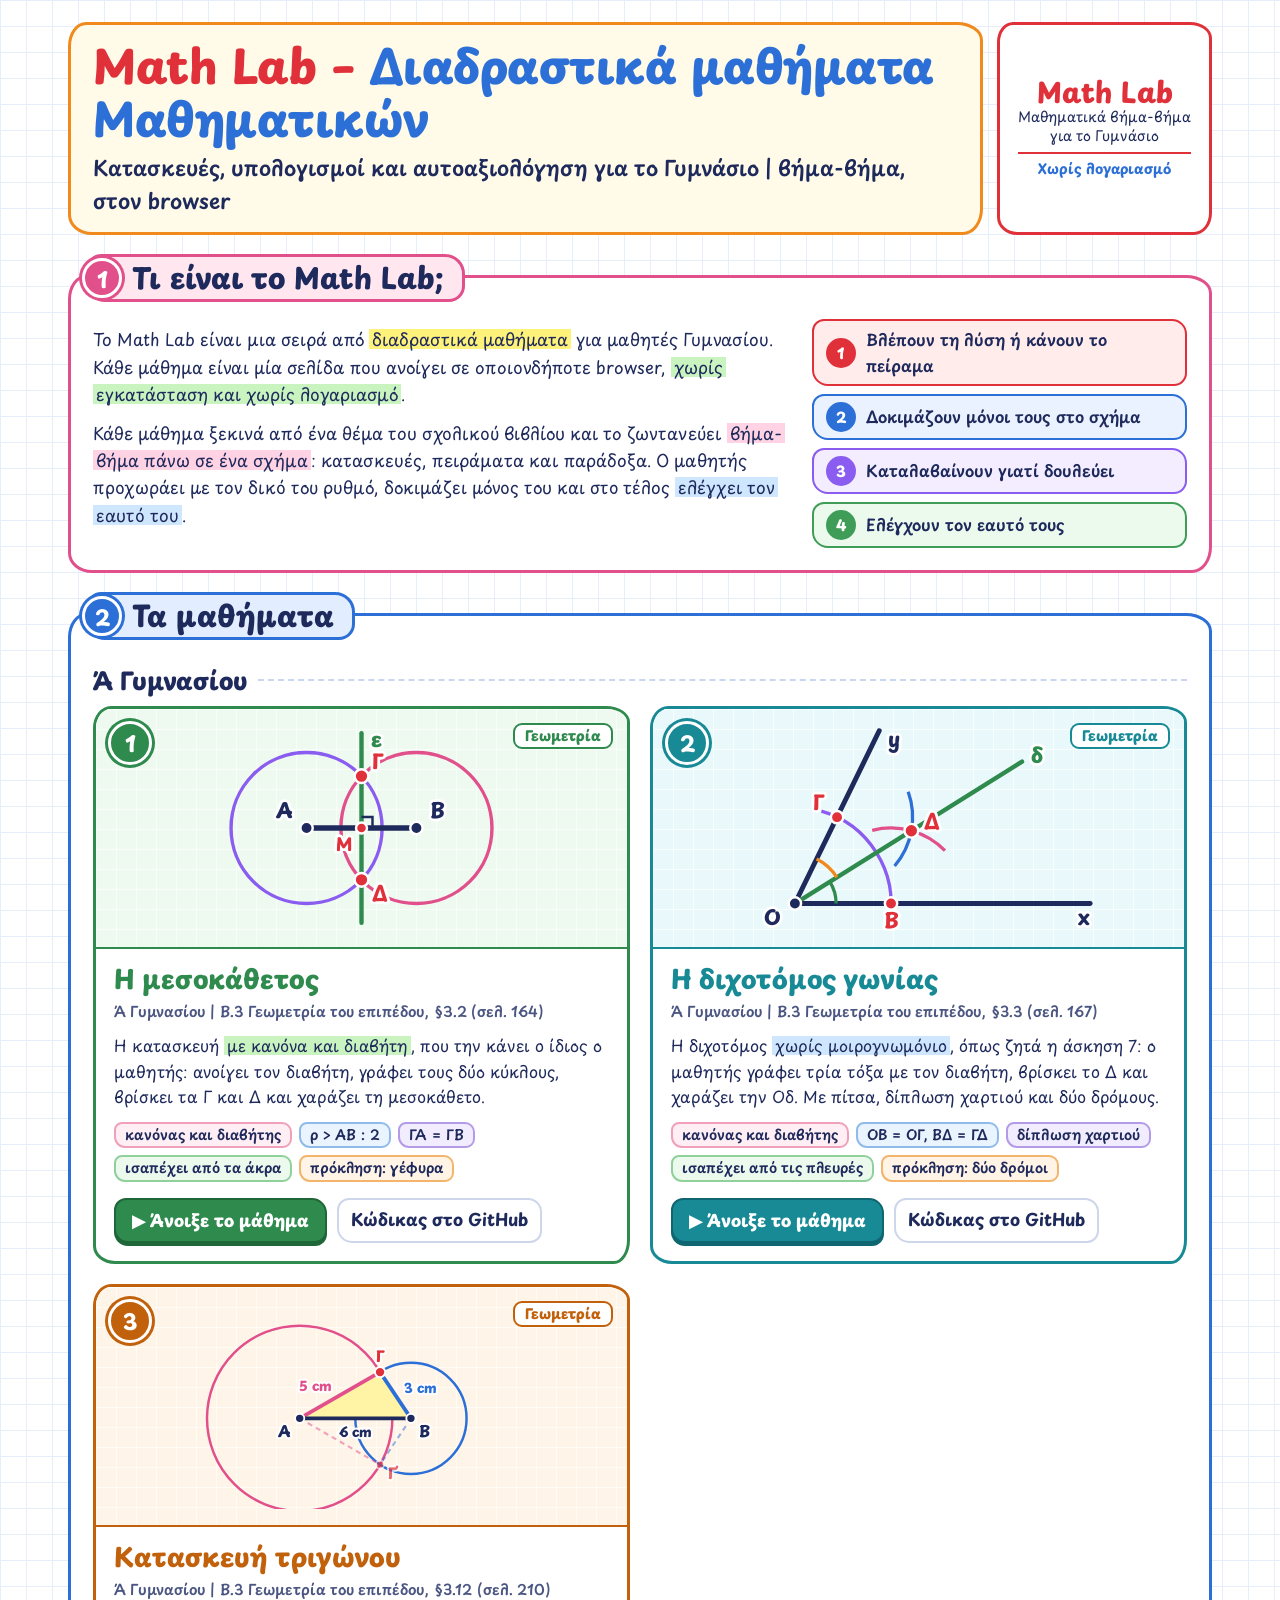
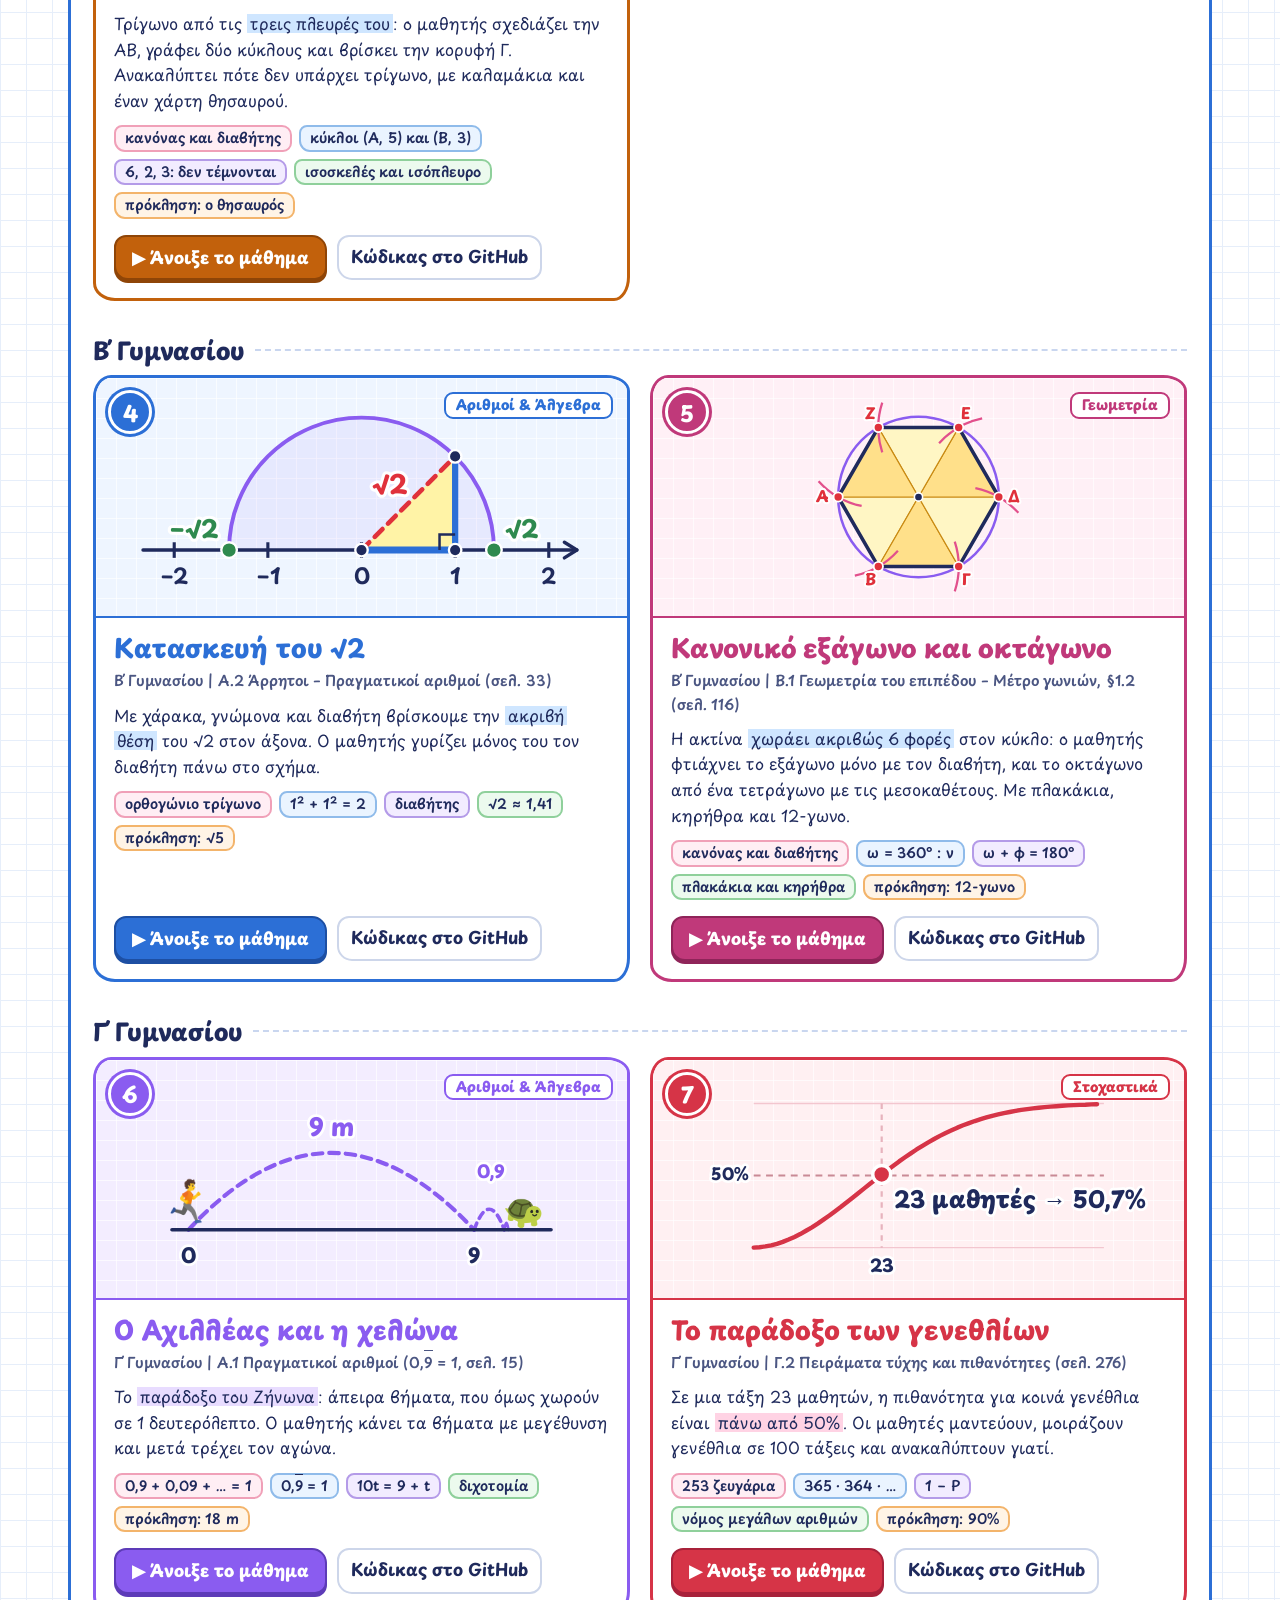
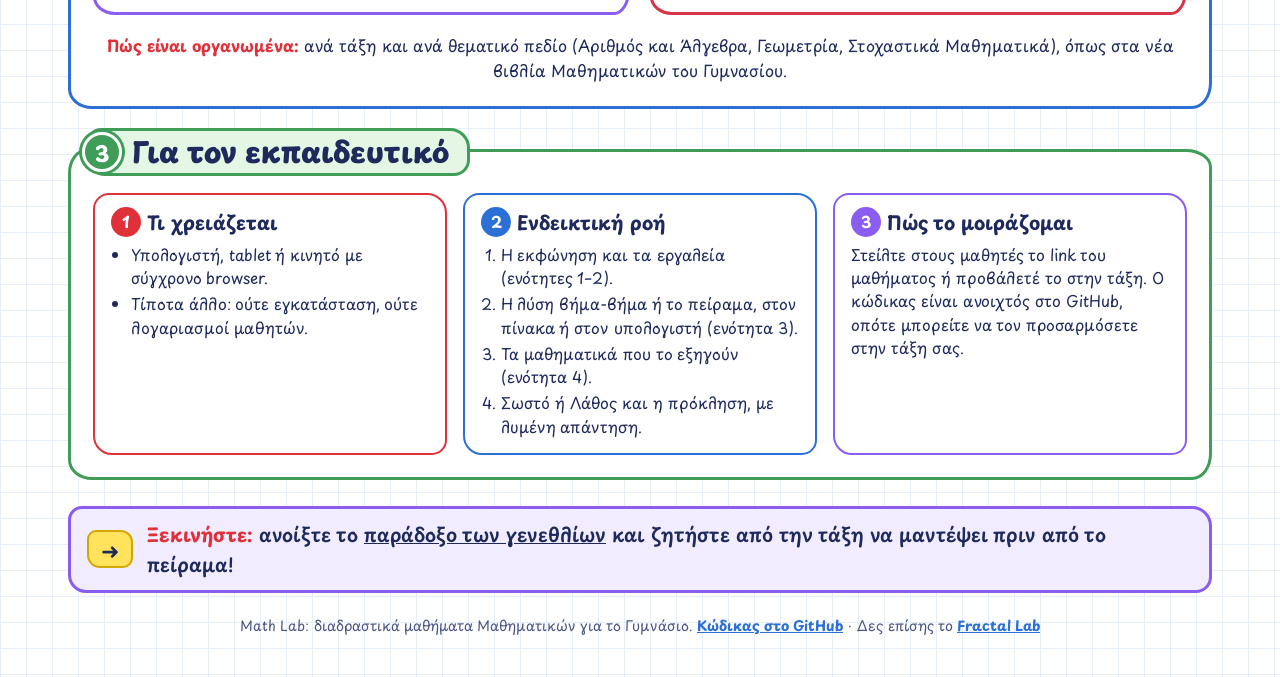
==== index.html @ 0ac0da3c "Add the triangle construction (Α΄) and regular hexagon/octagon (Β΄) lessons Triangle from three side" ====
<!doctype html>
<html lang="el"><head><meta charset="utf-8"/><meta name="viewport" content="width=device-width, initial-scale=1"/><title>Math Lab · Διαδραστικά μαθήματα Μαθηματικών</title>
<meta name="description" content="Διαδραστικά μαθήματα Μαθηματικών για το Γυμνάσιο: κατασκευές και υπολογισμοί βήμα-βήμα στον browser, χωρίς εγκατάσταση και χωρίς λογαριασμό.">
<link rel="preconnect" href="https://fonts.googleapis.com"><link rel="preconnect" href="https://fonts.gstatic.com" crossorigin>
<link href="https://fonts.googleapis.com/css2?family=Playpen+Sans:wght@400..800&display=swap" rel="stylesheet">
<link rel="stylesheet" href="assets/style.css">
</head>
<body><main class="sheet">

<header class="sheet-head">
  <div class="title-card">
    <h1><span class="t1">Math Lab –</span> <span class="t2">Διαδραστικά μαθήματα Μαθηματικών</span></h1>
    <p>Κατασκευές, υπολογισμοί και αυτοαξιολόγηση για το Γυμνάσιο | βήμα-βήμα, στον browser</p>
  </div>
  <aside class="brand-card" aria-label="Math Lab">
    <strong>Math Lab</strong>
    <span>Μαθηματικά βήμα-βήμα<br>για το Γυμνάσιο</span>
    <em>Χωρίς λογαριασμό</em>
  </aside>
</header>

<section class="block b-pink" aria-labelledby="s1">
  <div class="tab"><span class="num">1</span><h2 id="s1">Τι είναι το Math Lab;</h2></div>
  <div class="about">
    <div>
      <p>Το Math Lab είναι μια σειρά από <span class="hl y">διαδραστικά μαθήματα</span> για μαθητές Γυμνασίου. Κάθε μάθημα είναι μία σελίδα που ανοίγει σε οποιονδήποτε browser, <span class="hl g">χωρίς εγκατάσταση και χωρίς λογαριασμό</span>.</p>
      <p>Κάθε μάθημα ξεκινά από ένα θέμα του σχολικού βιβλίου και το ζωντανεύει <span class="hl p">βήμα-βήμα πάνω σε ένα σχήμα</span>: κατασκευές, πειράματα και παράδοξα. Ο μαθητής προχωράει με τον δικό του ρυθμό, δοκιμάζει μόνος του και στο τέλος <span class="hl b">ελέγχει τον εαυτό του</span>.</p>
    </div>
    <ul class="pillars" aria-label="Τι κάνουν οι μαθητές σε κάθε μάθημα">
      <li class="p1"><span>1</span>Βλέπουν τη λύση ή κάνουν το πείραμα</li>
      <li class="p2"><span>2</span>Δοκιμάζουν μόνοι τους στο σχήμα</li>
      <li class="p3"><span>3</span>Καταλαβαίνουν γιατί δουλεύει</li>
      <li class="p4"><span>4</span>Ελέγχουν τον εαυτό τους</li>
    </ul>
  </div>
</section>

<section class="block b-blue" aria-labelledby="s2">
  <div class="tab"><span class="num">2</span><h2 id="s2">Τα μαθήματα</h2></div>
<!-- LESSONS:START -->
  <h3 class="class-group">Α΄ Γυμνασίου</h3>
  <div class="labs">
    <article class="lab" style="--lc:#2f8a4e;--ld:#1f6638;--lb:#eefaf0">
      <div class="lab-art"><span class="badge">1</span><span class="dim">Γεωμετρία</span>
        <svg viewBox="0 0 300 150" role="img" aria-label="Η μεσοκάθετος του τμήματος ΑΒ: δύο κύκλοι με ίδια ακτίνα τέμνονται στα Γ και Δ, και η ευθεία ΓΔ κόβει κάθετα το ΑΒ στο μέσο του.">
          <circle cx="110" cy="75" r="55" fill="none" stroke="#8a5cf0" stroke-width="2.5"/>
          <circle cx="190" cy="75" r="55" fill="none" stroke="#e2508c" stroke-width="2.5"/>
          <line x1="150" y1="6" x2="150" y2="144" stroke="#2f8a4e" stroke-width="3.2" stroke-linecap="round"/>
          <line x1="110" y1="75" x2="190" y2="75" stroke="#1f2a5c" stroke-width="4" stroke-linecap="round"/>
          <path d="M150 67H158V75" fill="none" stroke="#1f2a5c" stroke-width="1.8"/>
          <g fill="#1f2a5c" stroke="#fff" stroke-width="1.8"><circle cx="110" cy="75" r="4.5"/><circle cx="190" cy="75" r="4.5"/></g>
          <g fill="#e0313b" stroke="#fff" stroke-width="1.8"><circle cx="150" cy="37.25" r="5"/><circle cx="150" cy="112.75" r="5"/><circle cx="150" cy="75" r="4"/></g>
          <g font-weight="800" font-size="15" stroke="#fff" stroke-width="4" stroke-linejoin="round" paint-order="stroke">
            <text x="100" y="68" text-anchor="end" fill="#1f2a5c">Α</text><text x="200" y="68" fill="#1f2a5c">Β</text>
            <text x="158" y="32" fill="#e0313b">Γ</text><text x="158" y="128" fill="#e0313b">Δ</text>
            <text x="143" y="92" text-anchor="end" fill="#e0313b" font-size="13">Μ</text><text x="157" y="16" fill="#2f8a4e">ε</text>
          </g>
        </svg>
      </div>
      <div class="lab-body">
        <h3>Η μεσοκάθετος</h3>
        <p class="meta">Α΄ Γυμνασίου | Β.3 Γεωμετρία του επιπέδου, §3.2 (σελ. 164)</p>
        <p>Η κατασκευή <span class="hl g">με κανόνα και διαβήτη</span>, που την κάνει ο ίδιος ο μαθητής: ανοίγει τον διαβήτη, γράφει τους δύο κύκλους, βρίσκει τα Γ και Δ και χαράζει τη μεσοκάθετο.</p>
        <div class="tags"><span class="t1">κανόνας και διαβήτης</span><span class="t2">ρ &gt; ΑΒ : 2</span><span class="t3">ΓΑ = ΓΒ</span><span class="t4">ισαπέχει από τα άκρα</span><span class="t5">πρόκληση: γέφυρα</span></div>
        <div class="lab-actions"><a class="open" href="perpendicular-bisector/">▶ Άνοιξε το μάθημα</a><a class="src" href="https://github.com/izzydi/math-lab/tree/main/perpendicular-bisector">Κώδικας στο GitHub</a></div>
      </div>
    </article>
    <article class="lab" style="--lc:#178a96;--ld:#0f6670;--lb:#e9f8fa">
      <div class="lab-art"><span class="badge">2</span><span class="dim">Γεωμετρία</span>
        <svg viewBox="0 0 300 150" role="img" aria-label="Η διχοτόμος μιας γωνίας: ένα τόξο από την κορυφή κόβει τις πλευρές στα Β και Γ, δύο τόξα από τα Β και Γ τέμνονται στο Δ, και η ΟΔ χωρίζει τη γωνία σε δύο ίσες γωνίες.">
          <path d="M128.9 142.2A70 70 0 0 0 79.3 62.7" fill="none" stroke="#8a5cf0" stroke-width="2.4"/>
          <path d="M169.3 91.5A55 55 0 0 0 116.3 76.7" fill="none" stroke="#e2508c" stroke-width="2.4"/>
          <path d="M132.6 102.7A55 55 0 0 0 142.5 48.6" fill="none" stroke="#2c6fd6" stroke-width="2.4"/>
          <line x1="60" y1="130" x2="225.4" y2="26.7" stroke="#2f8a4e" stroke-width="3.2" stroke-linecap="round"/>
          <line x1="60" y1="130" x2="275" y2="130" stroke="#1f2a5c" stroke-width="3.6" stroke-linecap="round"/>
          <line x1="60" y1="130" x2="121.4" y2="4.2" stroke="#1f2a5c" stroke-width="3.6" stroke-linecap="round"/>
          <path d="M90.0 130.0A30 30 0 0 0 85.4 114.1" fill="none" stroke="#2f8a4e" stroke-width="2.4"/>
          <path d="M90.5 110.9A36 36 0 0 0 75.8 97.6" fill="none" stroke="#f08a1c" stroke-width="2.4"/>
          <g fill="#e0313b" stroke="#fff" stroke-width="1.8"><circle cx="130" cy="130" r="4.5"/><circle cx="90.7" cy="67.1" r="4.5"/><circle cx="144.8" cy="77" r="5"/></g>
          <circle cx="60" cy="130" r="4.5" fill="#1f2a5c" stroke="#fff" stroke-width="1.8"/>
          <g font-weight="800" font-size="15" stroke="#fff" stroke-width="4" stroke-linejoin="round" paint-order="stroke">
            <text x="50" y="146" text-anchor="end" fill="#1f2a5c">Ο</text><text x="130" y="148" text-anchor="middle" fill="#e0313b">Β</text>
            <text x="82" y="62" text-anchor="end" fill="#e0313b">Γ</text><text x="154" y="76" fill="#e0313b">Δ</text>
            <text x="232" y="28" fill="#2f8a4e">δ</text><text x="275" y="146" text-anchor="end" fill="#1f2a5c">x</text><text x="128" y="16" fill="#1f2a5c">y</text>
          </g>
        </svg>
      </div>
      <div class="lab-body">
        <h3>Η διχοτόμος γωνίας</h3>
        <p class="meta">Α΄ Γυμνασίου | Β.3 Γεωμετρία του επιπέδου, §3.3 (σελ. 167)</p>
        <p>Η διχοτόμος <span class="hl b">χωρίς μοιρογνωμόνιο</span>, όπως ζητά η άσκηση 7: ο μαθητής γράφει τρία τόξα με τον διαβήτη, βρίσκει το Δ και χαράζει την Οδ. Με πίτσα, δίπλωση χαρτιού και δύο δρόμους.</p>
        <div class="tags"><span class="t1">κανόνας και διαβήτης</span><span class="t2">ΟΒ = ΟΓ, ΒΔ = ΓΔ</span><span class="t3">δίπλωση χαρτιού</span><span class="t4">ισαπέχει από τις πλευρές</span><span class="t5">πρόκληση: δύο δρόμοι</span></div>
        <div class="lab-actions"><a class="open" href="angle-bisector/">▶ Άνοιξε το μάθημα</a><a class="src" href="https://github.com/izzydi/math-lab/tree/main/angle-bisector">Κώδικας στο GitHub</a></div>
      </div>
    </article>
    <article class="lab" style="--lc:#c2610c;--ld:#8f4507;--lb:#fff4e8">
      <div class="lab-art"><span class="badge">3</span><span class="dim">Γεωμετρία</span>
        <svg viewBox="0 0 300 200" role="img" aria-label="Κατασκευή τριγώνου: η πλευρά ΑΒ, ο κύκλος με κέντρο Α και ο κύκλος με κέντρο Β τέμνονται στα Γ και Γ΄.">
          <circle cx="90" cy="112" r="90" fill="none" stroke="#e2508c" stroke-width="2.4"/>
          <circle cx="198" cy="112" r="54" fill="none" stroke="#2c6fd6" stroke-width="2.4"/>
          <polygon points="90,112 198,112 168,67.1" fill="#fff3a6"/>
          <line x1="90" y1="112" x2="168" y2="156.9" stroke="#e2508c" stroke-width="2" stroke-dasharray="5 4" opacity="0.5"/>
          <line x1="198" y1="112" x2="168" y2="156.9" stroke="#2c6fd6" stroke-width="2" stroke-dasharray="5 4" opacity="0.5"/>
          <line x1="90" y1="112" x2="168" y2="67.1" stroke="#e2508c" stroke-width="3.6" stroke-linecap="round"/>
          <line x1="198" y1="112" x2="168" y2="67.1" stroke="#2c6fd6" stroke-width="3.6" stroke-linecap="round"/>
          <line x1="90" y1="112" x2="198" y2="112" stroke="#1f2a5c" stroke-width="3.8" stroke-linecap="round"/>
          <g fill="#1f2a5c" stroke="#fff" stroke-width="1.8"><circle cx="90" cy="112" r="4.5"/><circle cx="198" cy="112" r="4.5"/></g>
          <g fill="#e0313b" stroke="#fff" stroke-width="1.8"><circle cx="168" cy="67.1" r="5"/><circle cx="168" cy="156.9" r="4" opacity="0.6"/></g>
          <g font-weight="800" font-size="15" stroke="#fff" stroke-width="4" stroke-linejoin="round" paint-order="stroke">
            <text x="82" y="130" text-anchor="end" fill="#1f2a5c">Α</text><text x="206" y="130" fill="#1f2a5c">Β</text>
            <text x="168" y="57.1" text-anchor="middle" fill="#e0313b">Γ</text><text x="176" y="170.9" fill="#e0313b" opacity="0.7">Γ΄</text>
            <text x="121" y="85.6" text-anchor="end" font-size="13" fill="#e2508c">5 cm</text>
            <text x="191" y="87.6" font-size="13" fill="#2c6fd6">3 cm</text>
            <text x="144" y="130" text-anchor="middle" font-size="13" fill="#1f2a5c">6 cm</text>
          </g>
        </svg>
      </div>
      <div class="lab-body">
        <h3>Κατασκευή τριγώνου</h3>
        <p class="meta">Α΄ Γυμνασίου | Β.3 Γεωμετρία του επιπέδου, §3.12 (σελ. 210)</p>
        <p>Τρίγωνο από τις <span class="hl b">τρεις πλευρές του</span>: ο μαθητής σχεδιάζει την ΑΒ, γράφει δύο κύκλους και βρίσκει την κορυφή Γ. Ανακαλύπτει πότε δεν υπάρχει τρίγωνο, με καλαμάκια και έναν χάρτη θησαυρού.</p>
        <div class="tags"><span class="t1">κανόνας και διαβήτης</span><span class="t2">κύκλοι (Α, 5) και (Β, 3)</span><span class="t3">6, 2, 3: δεν τέμνονται</span><span class="t4">ισοσκελές και ισόπλευρο</span><span class="t5">πρόκληση: ο θησαυρός</span></div>
        <div class="lab-actions"><a class="open" href="triangle/">▶ Άνοιξε το μάθημα</a><a class="src" href="https://github.com/izzydi/math-lab/tree/main/triangle">Κώδικας στο GitHub</a></div>
      </div>
    </article>
  </div>
  <h3 class="class-group">Β΄ Γυμνασίου</h3>
  <div class="labs">
    <article class="lab" style="--lc:#2c6fd6;--ld:#1d4fa3;--lb:#eef5ff">
      <div class="lab-art"><span class="badge">4</span><span class="dim">Αριθμοί &amp; Άλγεβρα</span>
        <svg viewBox="-150 -100 300 132" role="img" aria-label="Κατασκευή του ρίζα 2: ορθογώνιο τρίγωνο πάνω στον άξονα και ημικύκλιο που τον τέμνει στα σημεία ρίζα 2 και μείον ρίζα 2.">
          <path d="M84.85 0A84.85 84.85 0 0 0 -84.85 0" fill="#8a5cf0" fill-opacity="0.08" stroke="#8a5cf0" stroke-width="2.5"/>
          <polygon points="0,0 60,0 60,-60" fill="#fff3a6"/>
          <line x1="-140" y1="0" x2="138" y2="0" stroke="#1f2a5c" stroke-width="2.2" stroke-linecap="round"/>
          <path d="M130 -5L138 0L130 5" fill="none" stroke="#1f2a5c" stroke-width="2.2" stroke-linecap="round" stroke-linejoin="round"/>
          <g stroke="#1f2a5c" stroke-width="2"><line x1="-120" y1="-5" x2="-120" y2="5"/><line x1="-60" y1="-5" x2="-60" y2="5"/><line x1="0" y1="-5" x2="0" y2="5"/><line x1="60" y1="-5" x2="60" y2="5"/><line x1="120" y1="-5" x2="120" y2="5"/></g>
          <g font-size="14" font-weight="700" fill="#1f2a5c" text-anchor="middle"><text x="-120" y="22">−2</text><text x="-60" y="22">−1</text><text x="0" y="22">0</text><text x="60" y="22">1</text><text x="120" y="22">2</text></g>
          <line x1="0" y1="0" x2="60" y2="0" stroke="#2c6fd6" stroke-width="4.5" stroke-linecap="round"/>
          <line x1="60" y1="0" x2="60" y2="-60" stroke="#2c6fd6" stroke-width="4" stroke-linecap="round"/>
          <path d="M50 0V-10H60" fill="none" stroke="#1f2a5c" stroke-width="1.6"/>
          <line x1="0" y1="0" x2="60" y2="-60" stroke="#e0313b" stroke-width="3" stroke-dasharray="7 5" stroke-linecap="round"/>
          <g fill="#1f2a5c" stroke="#fff" stroke-width="1.5"><circle cx="0" cy="0" r="4"/><circle cx="60" cy="0" r="4"/><circle cx="60" cy="-60" r="4"/></g>
          <g fill="#2f8a4e" stroke="#fff" stroke-width="1.5"><circle cx="84.85" cy="0" r="5"/><circle cx="-84.85" cy="0" r="5"/></g>
          <g font-weight="800" stroke="#fff" stroke-width="4" stroke-linejoin="round" paint-order="stroke">
            <text x="18" y="-36" font-size="17" fill="#e0313b" text-anchor="middle">√2</text>
            <text x="92" y="-8" font-size="16" fill="#2f8a4e">√2</text>
            <text x="-92" y="-8" font-size="16" fill="#2f8a4e" text-anchor="end">−√2</text>
          </g>
        </svg>
      </div>
      <div class="lab-body">
        <h3>Κατασκευή του √2</h3>
        <p class="meta">Β΄ Γυμνασίου | Α.2 Άρρητοι – Πραγματικοί αριθμοί (σελ. 33)</p>
        <p>Με χάρακα, γνώμονα και διαβήτη βρίσκουμε την <span class="hl b">ακριβή θέση</span> του √2 στον άξονα. Ο μαθητής γυρίζει μόνος του τον διαβήτη πάνω στο σχήμα.</p>
        <div class="tags"><span class="t1">ορθογώνιο τρίγωνο</span><span class="t2">1² + 1² = 2</span><span class="t3">διαβήτης</span><span class="t4">√2 ≈ 1,41</span><span class="t5">πρόκληση: √5</span></div>
        <div class="lab-actions"><a class="open" href="sqrt2/">▶ Άνοιξε το μάθημα</a><a class="src" href="https://github.com/izzydi/math-lab/tree/main/sqrt2">Κώδικας στο GitHub</a></div>
      </div>
    </article>
    <article class="lab" style="--lc:#c0397a;--ld:#8f2459;--lb:#fff0f6">
      <div class="lab-art"><span class="badge">5</span><span class="dim">Γεωμετρία</span>
        <svg viewBox="0 0 300 200" role="img" aria-label="Κανονικό εξάγωνο σε κύκλο: ο διαβήτης με άνοιγμα όσο η ακτίνα κόβει τον κύκλο 6 φορές, και 6 ισόπλευρα τρίγωνα.">
          <polygon points="150,100 72,100 111,167.5" fill="#fff6c4" stroke="#c98a12" stroke-width="1.2"/><polygon points="150,100 111,167.5 189,167.5" fill="#ffe08a" stroke="#c98a12" stroke-width="1.2"/><polygon points="150,100 189,167.5 228,100" fill="#fff6c4" stroke="#c98a12" stroke-width="1.2"/><polygon points="150,100 228,100 189,32.5" fill="#ffe08a" stroke="#c98a12" stroke-width="1.2"/><polygon points="150,100 189,32.5 111,32.5" fill="#fff6c4" stroke="#c98a12" stroke-width="1.2"/><polygon points="150,100 111,32.5 72,100" fill="#ffe08a" stroke="#c98a12" stroke-width="1.2"/>
          <circle cx="150" cy="100" r="78" fill="none" stroke="#8a5cf0" stroke-width="2.4"/>
          <polygon points="72,100 111,167.5 189,167.5 228,100 189,32.5 111,32.5" fill="none" stroke="#1f2a5c" stroke-width="3.4" stroke-linejoin="round"/>
          <path d="M88.2 176.3A78 78 0 0 0 130 152.2" fill="none" stroke="#e2508c" stroke-width="2.2"/><path d="M185.2 191.7A78 78 0 0 0 185.2 143.4" fill="none" stroke="#e2508c" stroke-width="2.2"/><path d="M247 115.4A78 78 0 0 0 205.2 91.3" fill="none" stroke="#e2508c" stroke-width="2.2"/><path d="M211.8 23.7A78 78 0 0 0 170 47.8" fill="none" stroke="#e2508c" stroke-width="2.2"/><path d="M114.8 8.3A78 78 0 0 0 114.8 56.6" fill="none" stroke="#e2508c" stroke-width="2.2"/><path d="M53 84.6A78 78 0 0 0 94.8 108.7" fill="none" stroke="#e2508c" stroke-width="2.2"/>
          <g fill="#e0313b" stroke="#fff" stroke-width="1.8"><circle cx="72" cy="100" r="4.5"/><circle cx="111" cy="167.5" r="4.5"/><circle cx="189" cy="167.5" r="4.5"/><circle cx="228" cy="100" r="4.5"/><circle cx="189" cy="32.5" r="4.5"/><circle cx="111" cy="32.5" r="4.5"/></g>
          <circle cx="150" cy="100" r="4" fill="#1f2a5c" stroke="#fff" stroke-width="1.5"/>
          <g font-weight="800" font-size="15" stroke="#fff" stroke-width="4" stroke-linejoin="round" paint-order="stroke"><text x="57" y="105" text-anchor="middle" fill="#e0313b">Α</text><text x="103.5" y="185.5" text-anchor="middle" fill="#e0313b">Β</text><text x="196.5" y="185.5" text-anchor="middle" fill="#e0313b">Γ</text><text x="243" y="105" text-anchor="middle" fill="#e0313b">Δ</text><text x="196.5" y="24.5" text-anchor="middle" fill="#e0313b">Ε</text><text x="103.5" y="24.5" text-anchor="middle" fill="#e0313b">Ζ</text></g>
        </svg>
      </div>
      <div class="lab-body">
        <h3>Κανονικό εξάγωνο και οκτάγωνο</h3>
        <p class="meta">Β΄ Γυμνασίου | Β.1 Γεωμετρία του επιπέδου – Μέτρο γωνιών, §1.2 (σελ. 116)</p>
        <p>Η ακτίνα <span class="hl b">χωράει ακριβώς 6 φορές</span> στον κύκλο: ο μαθητής φτιάχνει το εξάγωνο μόνο με τον διαβήτη, και το οκτάγωνο από ένα τετράγωνο με τις μεσοκαθέτους. Με πλακάκια, κηρήθρα και 12-γωνο.</p>
        <div class="tags"><span class="t1">κανόνας και διαβήτης</span><span class="t2">ω = 360° : ν</span><span class="t3">ω + φ = 180°</span><span class="t4">πλακάκια και κηρήθρα</span><span class="t5">πρόκληση: 12-γωνο</span></div>
        <div class="lab-actions"><a class="open" href="regular-polygons/">▶ Άνοιξε το μάθημα</a><a class="src" href="https://github.com/izzydi/math-lab/tree/main/regular-polygons">Κώδικας στο GitHub</a></div>
      </div>
    </article>
  </div>
  <h3 class="class-group">Γ΄ Γυμνασίου</h3>
  <div class="labs">
    <article class="lab" style="--lc:#8a5cf0;--ld:#5d3bb8;--lb:#f3edff">
      <div class="lab-art"><span class="badge">6</span><span class="dim">Αριθμοί &amp; Άλγεβρα</span>
        <svg viewBox="0 0 300 150" role="img" aria-label="Ο Αχιλλέας και η χελώνα πάνω σε μια ευθεία. Τόξα που μικραίνουν: 9 μέτρα, 0,9 μέτρα, 0,09 μέτρα.">
          <path d="M24 112 Q 128 0 232 112" fill="none" stroke="#8a5cf0" stroke-width="3" stroke-dasharray="7 5" stroke-linecap="round"/>
          <path d="M232 112 Q 243 82 254 112" fill="none" stroke="#8a5cf0" stroke-width="2.6" stroke-dasharray="5 4" stroke-linecap="round"/>
          <path d="M254 112 Q 255.5 102 257 112" fill="none" stroke="#8a5cf0" stroke-width="2" stroke-linecap="round"/>
          <line x1="12" y1="112" x2="288" y2="112" stroke="#1f2a5c" stroke-width="2.6" stroke-linecap="round"/>
          <g font-weight="800" text-anchor="middle" stroke="#fff" stroke-width="4" stroke-linejoin="round" paint-order="stroke">
            <text x="128" y="44" font-size="18" fill="#8a5cf0">9 m</text>
            <text x="244" y="74" font-size="13" fill="#8a5cf0">0,9</text>
            <text x="24" y="136" font-size="15" fill="#1f2a5c">0</text>
            <text x="232" y="136" font-size="15" fill="#1f2a5c">9</text>
          </g>
          <text font-size="30" text-anchor="middle" transform="translate(24 102) scale(-1 1)" style="font-family:'Segoe UI Emoji','Apple Color Emoji','Noto Color Emoji',sans-serif">🏃</text>
          <text font-size="24" text-anchor="middle" transform="translate(268 106) scale(-1 1)" style="font-family:'Segoe UI Emoji','Apple Color Emoji','Noto Color Emoji',sans-serif">🐢</text>
        </svg>
      </div>
      <div class="lab-body">
        <h3>Ο Αχιλλέας και η χελώνα</h3>
        <p class="meta">Γ΄ Γυμνασίου | Α.1 Πραγματικοί αριθμοί (0,<span class="per">9</span> = 1, σελ. 15)</p>
        <p>Το <span class="hl v">παράδοξο του Ζήνωνα</span>: άπειρα βήματα, που όμως χωρούν σε 1 δευτερόλεπτο. Ο μαθητής κάνει τα βήματα με μεγέθυνση και μετά τρέχει τον αγώνα.</p>
        <div class="tags"><span class="t1">0,9 + 0,09 + … = 1</span><span class="t2">0,<span class="per">9</span> = 1</span><span class="t3">10t = 9 + t</span><span class="t4">διχοτομία</span><span class="t5">πρόκληση: 18 m</span></div>
        <div class="lab-actions"><a class="open" href="zeno/">▶ Άνοιξε το μάθημα</a><a class="src" href="https://github.com/izzydi/math-lab/tree/main/zeno">Κώδικας στο GitHub</a></div>
      </div>
    </article>
    <article class="lab" style="--lc:#d63447;--ld:#a8213a;--lb:#fff0f2">
      <div class="lab-art"><span class="badge">7</span><span class="dim">Στοχαστικά</span>
        <svg viewBox="0 0 300 150" role="img" aria-label="Γράφημα: η πιθανότητα κοινών γενεθλίων ανεβαίνει με το πλήθος των μαθητών και περνά το 50% στους 23.">
          <g stroke="#f3c6cf" stroke-width="1"><line x1="30" x2="285" y1="125" y2="125"/><line x1="30" x2="285" y1="20" y2="20"/></g>
          <line x1="30" x2="285" y1="72.5" y2="72.5" stroke="#c98a95" stroke-width="1.4" stroke-dasharray="5 4"/>
          <line x1="123.2" x2="123.2" y1="20" y2="125" stroke="#e7b3bd" stroke-width="1.6" stroke-dasharray="4 4"/>
          <path d="M30.0 125.0L34.2 124.7L38.5 124.1L42.7 123.3L46.9 122.2L51.2 120.8L55.4 119.1L59.7 117.2L63.9 115.1L68.1 112.7L72.4 110.2L76.6 107.5L80.8 104.6L85.1 101.6L89.3 98.4L93.6 95.2L97.8 91.9L102.0 88.6L106.3 85.2L110.5 81.8L114.7 78.4L119.0 75.1L123.2 71.7L127.5 68.5L131.7 65.3L135.9 62.2L140.2 59.2L144.4 56.3L148.6 53.5L152.9 50.8L157.1 48.3L161.4 45.9L165.6 43.6L169.8 41.5L174.1 39.5L178.3 37.6L182.5 35.9L186.8 34.3L191.0 32.8L195.3 31.4L199.5 30.2L203.7 29.0L208.0 28.0L212.2 27.0L216.4 26.2L220.7 25.4L224.9 24.7L229.2 24.1L233.4 23.6L237.6 23.1L241.9 22.7L246.1 22.3L250.3 22.0L254.6 21.7L258.8 21.4L263.1 21.2L267.3 21.0L271.5 20.9L275.8 20.7L280.0 20.6" fill="none" stroke="#d63447" stroke-width="3.2" stroke-linejoin="round" stroke-linecap="round"/>
          <circle cx="123.2" cy="71.7" r="6.5" fill="#d63447" stroke="#fff" stroke-width="2.5"/>
          <g font-weight="800" stroke="#fff" stroke-width="4" stroke-linejoin="round" paint-order="stroke" fill="#1f2a5c">
            <text x="132" y="96" font-size="17">23 μαθητές → 50,7%</text>
            <text x="26" y="76" font-size="12" text-anchor="end">50%</text>
            <text x="123.2" y="143" font-size="13" text-anchor="middle">23</text>
          </g>
        </svg>
      </div>
      <div class="lab-body">
        <h3>Το παράδοξο των γενεθλίων</h3>
        <p class="meta">Γ΄ Γυμνασίου | Γ.2 Πειράματα τύχης και πιθανότητες (σελ. 276)</p>
        <p>Σε μια τάξη 23 μαθητών, η πιθανότητα για κοινά γενέθλια είναι <span class="hl p">πάνω από 50%</span>. Οι μαθητές μαντεύουν, μοιράζουν γενέθλια σε 100 τάξεις και ανακαλύπτουν γιατί.</p>
        <div class="tags"><span class="t1">253 ζευγάρια</span><span class="t2">365 · 364 · …</span><span class="t3">1 − Ρ</span><span class="t4">νόμος μεγάλων αριθμών</span><span class="t5">πρόκληση: 90%</span></div>
        <div class="lab-actions"><a class="open" href="birthday-paradox/">▶ Άνοιξε το μάθημα</a><a class="src" href="https://github.com/izzydi/math-lab/tree/main/birthday-paradox">Κώδικας στο GitHub</a></div>
      </div>
    </article>
  </div>
<!-- LESSONS:END -->
  <p class="lead" style="margin:18px 0 0;text-align:center"><b class="red">Πώς είναι οργανωμένα:</b> ανά τάξη και ανά θεματικό πεδίο (Αριθμός και Άλγεβρα, Γεωμετρία, Στοχαστικά Μαθηματικά), όπως στα νέα βιβλία Μαθηματικών του Γυμνασίου.</p>
</section>

<section class="block b-green" aria-labelledby="s3">
  <div class="tab"><span class="num">3</span><h2 id="s3">Για τον εκπαιδευτικό</h2></div>
  <div class="teach">
    <article class="note-card n1"><h3><span class="q">1</span>Τι χρειάζεται</h3>
      <ul>
        <li>Υπολογιστή, tablet ή κινητό με σύγχρονο browser.</li>
        <li>Τίποτα άλλο: ούτε εγκατάσταση, ούτε λογαριασμοί μαθητών.</li>
      </ul>
    </article>
    <article class="note-card n2"><h3><span class="q">2</span>Ενδεικτική ροή</h3>
      <ol>
        <li>Η εκφώνηση και τα εργαλεία (ενότητες 1–2).</li>
        <li>Η λύση βήμα-βήμα ή το πείραμα, στον πίνακα ή στον υπολογιστή (ενότητα 3).</li>
        <li>Τα μαθηματικά που το εξηγούν (ενότητα 4).</li>
        <li>Σωστό ή Λάθος και η πρόκληση, με λυμένη απάντηση.</li>
      </ol>
    </article>
    <article class="note-card n3"><h3><span class="q">3</span>Πώς το μοιράζομαι</h3>
      <p>Στείλτε στους μαθητές το link του μαθήματος ή προβάλετέ το στην τάξη. Ο κώδικας είναι ανοιχτός στο GitHub, οπότε μπορείτε να τον προσαρμόσετε στην τάξη σας.</p>
    </article>
  </div>
</section>

<div class="next"><span class="go" aria-hidden="true">➜</span><p><b>Ξεκινήστε:</b> ανοίξτε το <a href="birthday-paradox/">παράδοξο των γενεθλίων</a> και ζητήστε από την τάξη να μαντέψει πριν από το πείραμα!</p></div>

<footer>Math Lab: διαδραστικά μαθήματα Μαθηματικών για το Γυμνάσιο. <a href="https://github.com/izzydi/math-lab">Κώδικας στο GitHub</a> · Δες επίσης το <a href="https://izzydi.github.io/fractal-lab/">Fractal Lab</a></footer>
</main></body></html>
---- assets/style.css ----
/* Math Lab: κοινό στυλ για την αρχική σελίδα και όλα τα μαθήματα.
   Ίδια «χειρόγραφη» αισθητική με το Fractal Lab: τετραγωνισμένο χαρτί,
   χρωματιστά πλαίσια με αριθμημένο «αυτάκι», μαρκαδόροι υπογράμμισης. */
:root{
  --ink:#1f2a5c;--muted:#4b5682;--paper:#ffffff;--grid:#e6eefa;
  --red:#e0313b;--blue:#2c6fd6;--pink:#e2508c;--green:#3f9d58;--purple:#8a5cf0;--orange:#f08a1c;--teal:#1f9aa8;
  --hl-yellow:#fff27a;--hl-green:#c9f4c0;--hl-pink:#ffd3e4;--hl-blue:#cfe6ff;--hl-orange:#ffe1b8;--hl-purple:#e8dcff;
  --hand:'Playpen Sans','Comic Sans MS','Segoe Print',cursive;
  --wobble:18px 26px 20px 24px / 24px 18px 26px 20px;
  color-scheme:light;
}
*{box-sizing:border-box}
html{-webkit-text-size-adjust:100%}
body{margin:0;color:var(--ink);font:400 17px/1.6 var(--hand);background-color:var(--paper);
  background-image:linear-gradient(var(--grid) 1px,transparent 1px),linear-gradient(90deg,var(--grid) 1px,transparent 1px);background-size:26px 26px}
a{color:inherit}
button,input{font:inherit;color:inherit}
button{cursor:pointer}
button:focus-visible,input:focus-visible,a:focus-visible,summary:focus-visible{outline:3px solid var(--pink);outline-offset:3px}
.sheet{max-width:1180px;margin:0 auto;padding:22px 18px 40px}

/* Επικεφαλίδα φύλλου εργασίας */
.sheet-head{display:grid;grid-template-columns:1fr auto;gap:14px;align-items:stretch}
.title-card{background:#fffbe8;border:3px solid var(--orange);border-radius:var(--wobble);padding:14px 22px}
.title-card h1{margin:0;font-size:clamp(28px,4.2vw,46px);line-height:1.15;font-weight:800;letter-spacing:-.5px}
.title-card h1 .t1{color:var(--red)}.title-card h1 .t2{color:var(--blue)}
.title-card p{margin:6px 0 0;font-size:clamp(16px,2vw,21px);font-weight:600}
.brand-card{background:#fff;border:3px solid var(--red);border-radius:16px 22px 18px 20px / 20px 16px 22px 18px;padding:10px 18px;text-align:center;display:flex;flex-direction:column;justify-content:center;min-width:200px}
.brand-card strong{color:var(--red);font-size:28px;line-height:1.1;font-weight:800}
.brand-card span{font-size:14px;line-height:1.35}
.brand-card em{font-style:normal;color:var(--blue);font-weight:700;border-top:2px solid var(--red);margin-top:6px;padding-top:4px;font-size:14px}

/* Ενότητες με αριθμημένο «αυτάκι» */
.block{position:relative;background:var(--paper);border:3px solid var(--c,var(--pink));border-radius:var(--wobble);padding:0 22px 22px;margin-top:40px}
.tab{position:relative;top:-24px;margin:0 0 -8px -6px;max-width:calc(100% + 6px);display:inline-flex;align-items:center;gap:10px;background:var(--tab,#ffe6ef);border:3px solid var(--c,var(--pink));border-radius:14px 20px 16px 18px;padding:2px 18px 2px 4px}
.tab .num{display:grid;place-items:center;flex:none;width:40px;height:40px;border-radius:50%;background:var(--c,var(--pink));color:#fff;font-weight:800;font-size:22px;border:3px solid #fff;margin:-8px 0 -8px -12px;box-shadow:0 0 0 3px var(--c,var(--pink))}
.tab h2{margin:0;font-size:clamp(21px,2.6vw,29px);font-weight:800;line-height:1.3}
.b-pink{--c:var(--pink);--tab:#ffe6ef}.b-green{--c:var(--green);--tab:#e3f7e4}.b-blue{--c:var(--blue);--tab:#e2eeff}
.b-purple{--c:var(--purple);--tab:#efe6ff}.b-orange{--c:var(--orange);--tab:#fff0dc}.b-teal{--c:var(--teal);--tab:#e2f6f8}

/* Μαρκαδόροι υπογράμμισης */
.hl{padding:0 .18em;border-radius:3px;-webkit-box-decoration-break:clone;box-decoration-break:clone}
.hl.y{background:linear-gradient(transparent 12%,var(--hl-yellow) 12% 90%,transparent 90%)}
.hl.g{background:linear-gradient(transparent 12%,var(--hl-green) 12% 90%,transparent 90%)}
.hl.p{background:linear-gradient(transparent 12%,var(--hl-pink) 12% 90%,transparent 90%)}
.hl.b{background:linear-gradient(transparent 12%,var(--hl-blue) 12% 90%,transparent 90%)}
.hl.o{background:linear-gradient(transparent 12%,var(--hl-orange) 12% 90%,transparent 90%)}
.hl.v{background:linear-gradient(transparent 12%,var(--hl-purple) 12% 90%,transparent 90%)}
.red{color:var(--red)}.blue{color:var(--blue)}.green{color:#2f8a4e}.purple{color:var(--purple)}

/* Πλοήγηση */
.lab-nav{display:flex;justify-content:space-between;align-items:center;gap:10px;flex-wrap:wrap;margin:0 0 12px;font-size:15px}
.lab-nav a,.lab-pager a{text-decoration:none;font-weight:700;color:var(--blue);background:#fff;border:2.5px solid #cfe0f7;border-radius:10px 13px 11px 14px;padding:3px 12px}
.lab-nav a:hover,.lab-pager a:hover{background:#eef5ff}
.lab-nav span{color:var(--muted);font-weight:600}
.lab-pager{display:flex;justify-content:space-between;gap:10px;flex-wrap:wrap;margin-top:18px;font-size:16px}
.lab-pager a{padding:8px 14px}

/* Ενότητα 1: εκφώνηση */
.intro{display:grid;grid-template-columns:1.25fr .75fr;gap:22px;align-items:start}
.intro p{margin:0 0 12px}
.task{border:2.5px solid var(--orange);background:#fff8e6;border-radius:12px 16px 13px 17px;padding:10px 16px;margin:0 0 14px;font-size:18px;font-weight:600}
.task .lbl{display:inline-block;background:var(--orange);color:#fff;font-weight:800;border-radius:8px;padding:0 10px;margin-right:8px;font-size:15px;vertical-align:2px}
.figure{position:relative;padding-top:6px}
.note{background:#ecfbe8;border:2px solid var(--green);border-radius:12px 16px 14px 18px;padding:8px 12px;font-size:14.5px;line-height:1.4;transform:rotate(-1.5deg);max-width:270px;margin-left:auto}
.arrow{display:block;width:90px;height:46px;margin:-2px 0 -10px 40px}
.fig-box{border:2px dashed #b9c8e6;border-radius:16px;background:#f8fbff;max-width:340px;margin:0 auto;padding:12px}
.fig-box svg{display:block;width:100%;height:auto;max-height:320px}
.goals{margin-top:6px;border:2.5px dashed var(--purple);border-radius:14px 18px 16px 20px;background:#faf7ff;padding:12px 16px}
.goals h3{margin:0 0 6px;color:var(--purple);font-size:20px}
.goals ol{list-style:none;margin:0;padding:0;display:grid;gap:6px}
.goals li{display:flex;gap:10px;align-items:baseline;font-size:15.5px;line-height:1.45}
.goals li b{flex:none;color:var(--red);border:2px solid var(--red);border-radius:6px;padding:0 6px;font-size:14px;background:#fff}

/* Ενότητα 2: τι χρειαζόμαστε */
.chips{display:grid;grid-template-columns:repeat(6,minmax(0,1fr));gap:12px}
.chip{border:2.5px solid var(--cc);background:var(--cb);border-radius:10px 14px 12px 15px;padding:8px 10px;font-size:19px;font-weight:700;text-align:center;line-height:1.3}
.chip small{display:block;font-size:13.5px;font-weight:500;color:var(--muted)}
.chip .ico{display:block;font-size:24px;line-height:1.2}
.c1{--cc:#f0a0b8;--cb:#ffeef4}.c2{--cc:#8fbbea;--cb:#eaf4ff}.c3{--cc:#b49be8;--cb:#f2ecff}.c4{--cc:#8fd09b;--cb:#ecfaee}.c5{--cc:#f3b46b;--cb:#fff4e6}.c6{--cc:#7fcbd3;--cb:#e8f9fb}

/* Ενότητα 3: η κατασκευή βήμα-βήμα */
.lead{margin:0 0 14px;font-size:16px}
.cx{display:grid;grid-template-columns:minmax(0,1.65fr) minmax(0,1fr);gap:18px;align-items:start}
.stage{border:2.5px solid var(--blue);border-radius:16px 20px 15px 19px;background:#fff;overflow:hidden}
.stage-head{display:flex;flex-wrap:wrap;justify-content:space-between;align-items:center;gap:6px 10px;padding:8px 14px;background:#eaf2ff;border-bottom:2.5px solid var(--blue)}
.stage-head h3{margin:0;font-size:19px;line-height:1.3}
.stage-head .tag{display:inline-block;border:2px solid var(--blue);background:#fff;border-radius:8px;padding:0 10px;font-size:14px;font-weight:700}
.stage-fig{background:#fff;padding:6px 4px;background-image:linear-gradient(var(--grid) 1px,transparent 1px),linear-gradient(90deg,var(--grid) 1px,transparent 1px);background-size:20px 20px}
.stage-fig svg{display:block;width:100%;height:auto}
.grip{cursor:grab;touch-action:none}
.grip:active{cursor:grabbing}
.halo{animation:halo 1.4s ease-in-out infinite;transform-box:fill-box;transform-origin:center}
@keyframes halo{0%,100%{opacity:.18;transform:scale(1)}50%{opacity:.34;transform:scale(1.25)}}
.stepbar{display:flex;align-items:center;gap:8px;padding:10px 12px;border-top:2px solid #e2ecfb;flex-wrap:wrap}
.dots{list-style:none;display:flex;gap:6px;margin:0 auto;padding:0}
.dots button{width:36px;height:36px;border-radius:50%;border:2.5px solid #c9d6ef;background:#fff;font-weight:800;color:var(--muted);font-size:16px;padding:0}
.dots button.done{border-color:var(--blue);color:var(--blue)}
.dots button[aria-current="step"]{background:var(--blue);border-color:var(--blue);color:#fff}
.btn{display:inline-block;background:var(--bc,var(--blue));color:#fff;border:2.5px solid var(--bd,#1d4fa3);border-radius:12px 15px 12px 14px;padding:6px 14px;font-weight:800;box-shadow:0 3px 0 var(--bd,#1d4fa3);font-size:15.5px}
.btn:hover{filter:brightness(1.07)}.btn:active{transform:translateY(2px);box-shadow:0 1px 0 var(--bd,#1d4fa3)}
.btn.ghost{background:#fff;color:var(--ink);border-color:#c9d6ef;box-shadow:0 3px 0 #c9d6ef}
.btn:disabled{opacity:.45;cursor:default;transform:none;filter:none}
.btn.violet{--bc:var(--purple);--bd:#5d3bb8}
.step-card{--sc:var(--red);--sh:#ffeceb;border:2.5px solid var(--sc);border-radius:16px 20px 15px 19px;background:#fff;padding:12px 16px 16px;transition:border-color .3s}
.step-count{margin:0 0 6px;font-size:14px;color:var(--muted);font-weight:700}
.step-head{display:flex;gap:10px;align-items:center;margin-bottom:6px}
.letter{flex:none;display:grid;place-items:center;width:38px;height:38px;border-radius:50%;background:var(--sc);color:#fff;font-weight:800;font-size:20px;transition:background .3s}
.step-head h3{margin:0;font-size:19px;line-height:1.25;background:var(--sh);border:2px solid var(--sc);border-radius:10px;padding:3px 10px;transition:background .3s,border-color .3s}
.tool{display:inline-flex;align-items:center;gap:6px;border:2px dashed var(--sc);border-radius:9px;padding:0 10px;font-size:14px;font-weight:700;color:var(--ink);background:#fff;margin:2px 0 4px}
.step-text p{margin:8px 0;font-size:16px;line-height:1.55}
.ask{background:#fff9df;border:2px solid #f2c94c;border-radius:10px 13px 11px 14px;padding:6px 12px;font-weight:600;font-size:15.5px}
.calc{display:grid;grid-template-columns:auto auto auto;gap:0 10px;width:max-content;max-width:100%;margin:10px auto;font-size:21px;font-weight:700;line-height:1.55;align-items:baseline}
.calc .or{font-size:15px;font-weight:600;color:var(--muted);text-align:right}
.calc .eq{text-align:center}
.compass-ctl{margin-top:10px;display:grid;gap:8px}
.range-label{display:flex;justify-content:space-between;gap:10px;font-weight:700;font-size:15.5px}
.range-label strong{display:inline-grid;place-items:center;min-width:48px;height:30px;border:2.5px solid var(--purple);border-radius:9px;color:var(--purple);font-size:15px}
input[type=range]{width:100%;accent-color:var(--purple)}
.success{display:none;border:2.5px solid var(--green);background:#ecfaee;border-radius:10px 13px 11px 14px;padding:6px 12px;font-weight:700;color:#24683a;font-size:15.5px}
.success.show{display:block;animation:pop .35s ease-out}
@keyframes pop{0%{transform:scale(.92);opacity:0}100%{transform:scale(1);opacity:1}}
.final{display:inline-block;border:2.5px solid var(--red);background:#fff2f3;color:var(--red);font-weight:800;border-radius:10px 13px 11px 14px;padding:3px 12px;margin-top:4px}

/* Ενότητα 4: μαθηματικά */
.math-grid{display:grid;grid-template-columns:repeat(2,minmax(0,1fr));gap:16px}
.math-item{border:2.5px solid var(--mc);border-radius:16px 20px 15px 19px;padding:14px 16px;background:#fff}
.math-item h3{margin:0 0 6px;font-size:19px;line-height:1.3}
.math-item h3 .q{display:inline-grid;place-items:center;width:30px;height:30px;border-radius:50%;background:var(--mc);color:#fff;font-size:16px;margin-right:6px;vertical-align:1px}
.math-item p{margin:6px 0;font-size:15.5px;line-height:1.5}
.math-item .fig{display:block;width:100%;max-width:260px;height:auto;margin:6px auto}
.m1{--mc:#e0313b}.m2{--mc:#2c6fd6}.m3{--mc:#3f9d58}.m4{--mc:#8a5cf0}
.fbox{display:table;margin:8px auto;padding:6px 18px;border:2.5px solid var(--fc,#f2c94c);background:var(--fb,#fff8d6);border-radius:10px 13px 11px 14px;font-weight:700;font-size:20px;text-align:center;line-height:1.5}
.fbox.blue{--fc:#8fbbea;--fb:#eaf4ff}.fbox.pink{--fc:#f0a0b8;--fb:#ffeef4}.fbox.green{--fc:#8fd09b;--fb:#ecfaee}
.table{display:grid;grid-template-columns:auto auto auto;gap:2px 16px;justify-content:center;margin:8px 0;font-size:15.5px}
.table span:nth-child(3n+1){font-weight:700}
.table span:nth-child(3n+2){font-weight:800;color:var(--blue)}
.table span:nth-child(3n){font-weight:700}
.table .th{color:var(--muted)!important;font-weight:600!important;font-size:13.5px}
.table .lt{color:#2f8a4e}.table .gt{color:var(--red)}
.answer{display:table;margin:18px auto 0;border:3px solid var(--red);background:#fff2f3;border-radius:14px 18px 15px 19px;padding:8px 22px;color:var(--red);font-size:clamp(18px,2.3vw,24px);font-weight:800;text-align:center;line-height:1.4}
.answer span{color:var(--ink);font-weight:600}
.did-you-know{margin-top:14px;border:2.5px dashed var(--orange);background:#fffaf0;border-radius:14px 18px 15px 19px;padding:10px 16px;font-size:15.5px}
.did-you-know strong{color:var(--orange)}
.did-you-know p{margin:4px 0 0}

/* Ενότητα 5: Σωστό ή Λάθος */
.quiz{list-style:none;margin:0;padding:0;display:grid;gap:10px}
.q-item{display:grid;grid-template-columns:auto minmax(0,1fr) auto;gap:4px 12px;align-items:center;border:2.5px solid #d9e2f3;border-radius:12px 15px 13px 16px;padding:8px 12px;background:#fff;transition:border-color .2s,background .2s}
.q-item .n{display:grid;place-items:center;width:30px;height:30px;border-radius:50%;background:var(--teal);color:#fff;font-weight:800;font-size:15px}
.q-item .stmt{font-size:16px;font-weight:600}
.q-item .opts{display:flex;gap:6px}
.q-item .opts button{border:2.5px solid #c9d6ef;background:#fff;border-radius:10px 12px 10px 13px;padding:2px 12px;font-weight:800;font-size:15px}
.q-item .opts button:hover:not(:disabled){background:#f4f7ff}
.q-item .opts button:disabled{cursor:default}
.q-item .opts button.picked{border-color:currentColor}
.q-item .fb{grid-column:2 / -1;margin:0;font-size:15px;display:none}
.q-item.answered .fb{display:block}
.q-item.right{border-color:var(--green);background:#f0fbf2}.q-item.right .opts button.picked{color:#24683a;background:#dff5e3}
.q-item.wrong{border-color:var(--red);background:#fff4f5}.q-item.wrong .opts button.picked{color:var(--red);background:#ffe3e6}
.q-item.right .fb b{color:#24683a}.q-item.wrong .fb b{color:var(--red)}
.quiz-foot{display:flex;flex-wrap:wrap;align-items:center;justify-content:space-between;gap:10px;margin-top:14px}
.score{font-weight:800;font-size:18px}
.score b{display:inline-grid;place-items:center;min-width:56px;border:2.5px solid var(--teal);border-radius:9px;color:var(--teal);margin-left:6px}

/* Πρόκληση */
.next{margin-top:26px;display:flex;align-items:center;gap:14px;background:#f1ecff;border:3px solid var(--purple);border-radius:14px 20px 16px 18px;padding:10px 16px}
.next .go{flex:none;display:grid;place-items:center;width:46px;height:38px;background:#ffe35c;border:2.5px solid #d4a800;border-radius:9px 12px 10px 13px;font-size:22px}
.next p{margin:0;font-size:clamp(16px,2vw,19px);font-weight:600}
.next p b{color:var(--red)}
.mini{margin-top:12px;border:2.5px solid var(--purple);border-radius:16px 20px 15px 19px;background:#fff;overflow:hidden}
.mini-head{display:flex;flex-wrap:wrap;align-items:center;justify-content:space-between;gap:8px 14px;padding:8px 14px;background:#f3edff;border-bottom:2.5px solid var(--purple)}
.mini-head h3{margin:0;font-size:19px}
.steppers{display:flex;flex-wrap:wrap;gap:8px 18px}
.num-step{display:inline-flex;align-items:center;gap:6px;font-weight:700;font-size:16px}
.num-step button{width:34px;height:34px;border-radius:50%;border:2.5px solid var(--purple);background:#fff;color:var(--purple);font-weight:800;font-size:19px;line-height:1;padding:0}
.num-step button:disabled{opacity:.35;cursor:default}
.num-step output{display:inline-grid;place-items:center;min-width:36px;height:32px;border:2.5px solid var(--blue);border-radius:9px;color:var(--blue);font-weight:800;background:#fff}
.mini .stage-fig svg{max-height:420px}
.readout{margin:0;padding:10px 14px 12px;border-top:2px solid #ece6fb;font-size:clamp(16px,2vw,20px);font-weight:700;text-align:center}
.readout .ok{display:inline-block;margin-left:6px;color:#24683a;background:#ecfaee;border:2px solid var(--green);border-radius:9px;padding:0 10px;font-size:15px}
.solution{margin-top:10px;border:2.5px dashed var(--purple);border-radius:14px 18px 15px 19px;background:#fff;padding:0 16px}
.solution summary{cursor:pointer;list-style:none;padding:10px 0;font-weight:800;color:var(--purple);font-size:17px}
.solution summary::-webkit-details-marker{display:none}
.solution summary::before{content:"▸ "}
.solution[open] summary::before{content:"▾ "}
.solution summary small{font-weight:600;color:var(--muted);font-size:14px}
.sol-body{padding:0 0 14px;font-size:16px}
.sol-body p{margin:6px 0}
.sol-body .fbox{margin:6px 0}

/* Αρχική σελίδα (κόμβος) */
.about{display:grid;grid-template-columns:1.3fr .7fr;gap:22px;align-items:center}
.about p{margin:0 0 12px}
.pillars{list-style:none;margin:0;padding:0;display:grid;gap:8px}
.pillars li{display:flex;gap:10px;align-items:center;border:2.5px solid var(--pc);background:var(--pb);border-radius:12px 15px 13px 16px;padding:6px 12px;font-size:16px;font-weight:600}
.pillars li span{flex:none;display:grid;place-items:center;width:30px;height:30px;border-radius:50%;background:var(--pc);color:#fff;font-weight:800;font-size:15px}
.p1{--pc:#e0313b;--pb:#ffeceb}.p2{--pc:#2c6fd6;--pb:#eaf2ff}.p3{--pc:#8a5cf0;--pb:#f3edff}.p4{--pc:#3f9d58;--pb:#ecfaee}
.class-group{margin:4px 0 6px;font-size:24px;font-weight:800;color:var(--ink);display:flex;align-items:center;gap:10px}
.class-group::after{content:"";flex:1;border-top:2.5px dashed #c9d6ef}
.field{margin:2px 0 12px;font-size:16px;font-weight:700;color:var(--muted)}
.field b{color:var(--fc,var(--blue))}
.labs + .class-group{margin-top:30px}
.labs{display:grid;grid-template-columns:repeat(2,minmax(0,1fr));gap:20px}
.lab{display:flex;flex-direction:column;border:3px solid var(--lc);border-radius:18px 24px 16px 22px / 22px 16px 24px 18px;background:#fff;overflow:hidden}
.lab-art{position:relative;background:var(--lb);border-bottom:2.5px solid var(--lc);padding:16px;height:240px;display:flex;align-items:center;justify-content:center;
  background-image:linear-gradient(#ffffffaa 1px,transparent 1px),linear-gradient(90deg,#ffffffaa 1px,transparent 1px);background-size:20px 20px}
.lab-art svg{width:100%;height:100%}
.lab-art .badge{position:absolute;top:12px;left:12px;display:grid;place-items:center;width:44px;height:44px;border-radius:50%;background:var(--lc);color:#fff;font-weight:800;font-size:22px;border:3px solid #fff;box-shadow:0 0 0 3px var(--lc)}
.lab-art .dim{position:absolute;top:14px;right:14px;background:#fff;border:2.5px solid var(--lc);border-radius:9px;padding:0 10px;font-weight:800;color:var(--lc);font-size:14px}
.lab-body{padding:14px 18px 18px;display:flex;flex-direction:column;gap:10px;flex:1}
.lab h3{margin:0;font-size:26px;line-height:1.2;font-weight:800;color:var(--lc)}
.lab .meta{margin:-4px 0 0;font-size:14.5px;color:var(--muted);font-weight:600}
.lab p{margin:0;font-size:16px}
.tags{display:flex;flex-wrap:wrap;gap:7px;margin:2px 0}
.tags > span{border:2px solid var(--tc);background:var(--tb);border-radius:8px 10px 9px 11px;padding:0 9px;font-size:14px;font-weight:600}
.t1{--tc:#f0a0b8;--tb:#ffeef4}.t2{--tc:#8fbbea;--tb:#eaf4ff}.t3{--tc:#b49be8;--tb:#f2ecff}.t4{--tc:#8fd09b;--tb:#ecfaee}.t5{--tc:#f3b46b;--tb:#fff4e6}
.lab-actions{display:flex;flex-wrap:wrap;gap:10px;margin-top:auto;padding-top:4px}
.open{display:inline-block;text-decoration:none;background:var(--lc);color:#fff;border:2.5px solid var(--ld);border-radius:12px 15px 12px 14px;padding:7px 16px;font-weight:800;box-shadow:0 3px 0 var(--ld)}
.open:hover{filter:brightness(1.07)}.open:active{transform:translateY(2px);box-shadow:0 1px 0 var(--ld)}
.src{display:inline-block;text-decoration:none;background:#fff;border:2.5px solid #cdd6ea;border-radius:12px 14px 12px 15px;padding:6px 12px;font-weight:700}
.src:hover{background:#f4f7ff}
.soon{display:flex;align-items:center;justify-content:center;text-align:center;border:3px dashed #c9d6ef;border-radius:18px 24px 16px 22px / 22px 16px 24px 18px;padding:20px;color:var(--muted);font-weight:600;min-height:160px;background:#fbfcff}
.teach{display:grid;grid-template-columns:repeat(3,minmax(0,1fr));gap:16px}
.note-card{border:2.5px solid var(--nc);border-radius:16px 20px 15px 19px;padding:12px 16px;background:#fff}
.note-card h3{margin:0 0 6px;font-size:19px;line-height:1.3}
.note-card h3 .q{display:inline-grid;place-items:center;width:30px;height:30px;border-radius:50%;background:var(--nc);color:#fff;font-size:16px;margin-right:6px;vertical-align:1px}
.note-card p,.note-card li{font-size:15.5px;line-height:1.5}
.note-card p{margin:6px 0}
.note-card ol,.note-card ul{margin:6px 0 0;padding-left:20px}
.note-card li{margin:3px 0}
.n1{--nc:#e0313b}.n2{--nc:#2c6fd6}.n3{--nc:#8a5cf0}

footer{text-align:center;color:var(--muted);font-size:14px;margin-top:22px}
footer a{color:var(--blue);font-weight:700}

@media(max-width:900px){
  .cx{grid-template-columns:1fr}
}
@media(max-width:850px){
  .sheet-head,.intro,.math-grid,.about,.labs,.teach{grid-template-columns:1fr}
  .chips{grid-template-columns:repeat(2,minmax(0,1fr))}
  .brand-card{min-width:0}
  .note{margin:0 auto}
  .block{padding:0 14px 16px}
  .tab{padding-right:12px}
  .tab h2{font-size:20px}
  .lab-art{height:210px}
}
@media(max-width:560px){
  .sheet{padding:16px 12px 32px}
  .q-item{grid-template-columns:auto minmax(0,1fr)}
  .q-item .opts{grid-column:2}
  .q-item .fb{grid-column:1 / -1}
  .dots{order:-1;width:100%;justify-content:center}
  .dots button{width:34px;height:34px;font-size:15px}
  .stepbar{justify-content:space-between}
  .stepbar .btn{padding:6px 12px}
  .calc{font-size:19px}
}
@media(prefers-reduced-motion:reduce){
  .halo,.success.show{animation:none}
}

/* ---------- Κοινά στοιχεία για τα μαθήματα με πείραμα ---------- */
/* Πρόβλεψη πριν από το πείραμα */
.guess{margin-top:14px;border:2.5px dashed var(--orange);background:#fffaf0;border-radius:14px 18px 15px 19px;padding:10px 16px}
.guess h3{margin:0 0 4px;font-size:18px;color:#b4560c}
.guess p{margin:4px 0;font-size:15.5px}
.guess .range-label strong{border-color:var(--orange);color:#b4560c}
.guess input[type=range]{accent-color:var(--orange)}
.guess .saved{font-weight:700;color:#24683a}
/* Πίνακας ελέγχου δίπλα στο σχήμα */
.panel-card{border:2.5px solid var(--pc,var(--purple));border-radius:16px 20px 15px 19px;background:#fff;padding:12px 16px 16px}
.panel-card h3{margin:0 0 8px;font-size:19px}
.panel-card .row{display:flex;flex-wrap:wrap;gap:8px;margin:10px 0}
.result{border:2.5px solid #c9d6ef;border-radius:12px 15px 13px 16px;padding:8px 12px;margin:10px 0;font-size:15.5px;font-weight:600;background:#fbfcff;min-height:48px}
.result.hit{border-color:var(--red);background:#fff2f3}
.result.miss{border-color:var(--green);background:#f0fbf2}
.result b{font-weight:800}
.stats{display:grid;grid-template-columns:repeat(3,minmax(0,1fr));gap:8px;margin:10px 0}
.stat{border:2.5px solid var(--sc,#c9d6ef);background:var(--sb,#fff);border-radius:10px 13px 11px 14px;padding:6px 8px;text-align:center;line-height:1.25}
.stat b{display:block;font-size:22px;font-weight:800}
.stat small{display:block;font-size:12.5px;color:var(--muted);font-weight:600}
.s1{--sc:#8fbbea;--sb:#eaf4ff}.s2{--sc:#f0a0b8;--sb:#ffeef4}.s3{--sc:#8fd09b;--sb:#ecfaee}
/* Γράφημα */
.chart-wrap{position:relative}
.chart-wrap svg{display:block;width:100%;height:auto}
.legend{display:flex;flex-wrap:wrap;gap:6px 18px;padding:8px 14px 0;font-size:14.5px;font-weight:600}
.legend span{display:inline-flex;align-items:center;gap:8px}
.legend i{display:inline-block;width:22px;height:0;border-top:3px solid var(--lc)}
.legend i.dash{border-top-style:dashed}
.tip{position:absolute;pointer-events:none;background:#fff;border:2px solid #c9d6ef;border-radius:10px;padding:4px 10px;font-size:14px;line-height:1.4;box-shadow:0 2px 6px #1f2a5c22;white-space:nowrap;display:none;z-index:3}
.tip b{font-weight:800}
.tip .k{display:inline-block;width:10px;height:10px;border-radius:50%;background:var(--lc);margin-right:6px;vertical-align:0}
/* Πίνακας βημάτων */
.ztable{display:grid;grid-template-columns:auto repeat(3,minmax(0,1fr));gap:0;border:2.5px solid #d9e2f3;border-radius:12px 15px 13px 16px;overflow:hidden;font-size:15px;margin:10px 0;background:#fff}
.ztable span{padding:4px 8px;border-bottom:1.5px solid #eef2fa;text-align:center;font-variant-numeric:tabular-nums}
.ztable .th{background:#f3edff;font-weight:800;font-size:13.5px;color:var(--ink)}
.ztable .new{background:#fff9df;animation:pop .35s ease-out}
.ztable .sum{font-weight:800;color:var(--purple)}
@media(max-width:560px){
  .stats{grid-template-columns:repeat(3,minmax(0,1fr))}
  .stat b{font-size:19px}
  .ztable{font-size:13.5px}
}
/* Περιοδικό ψηφίο με γραμμή από πάνω, π.χ. 0,9̅ */
.per{text-decoration:overline;text-decoration-thickness:.09em;text-underline-offset:0}
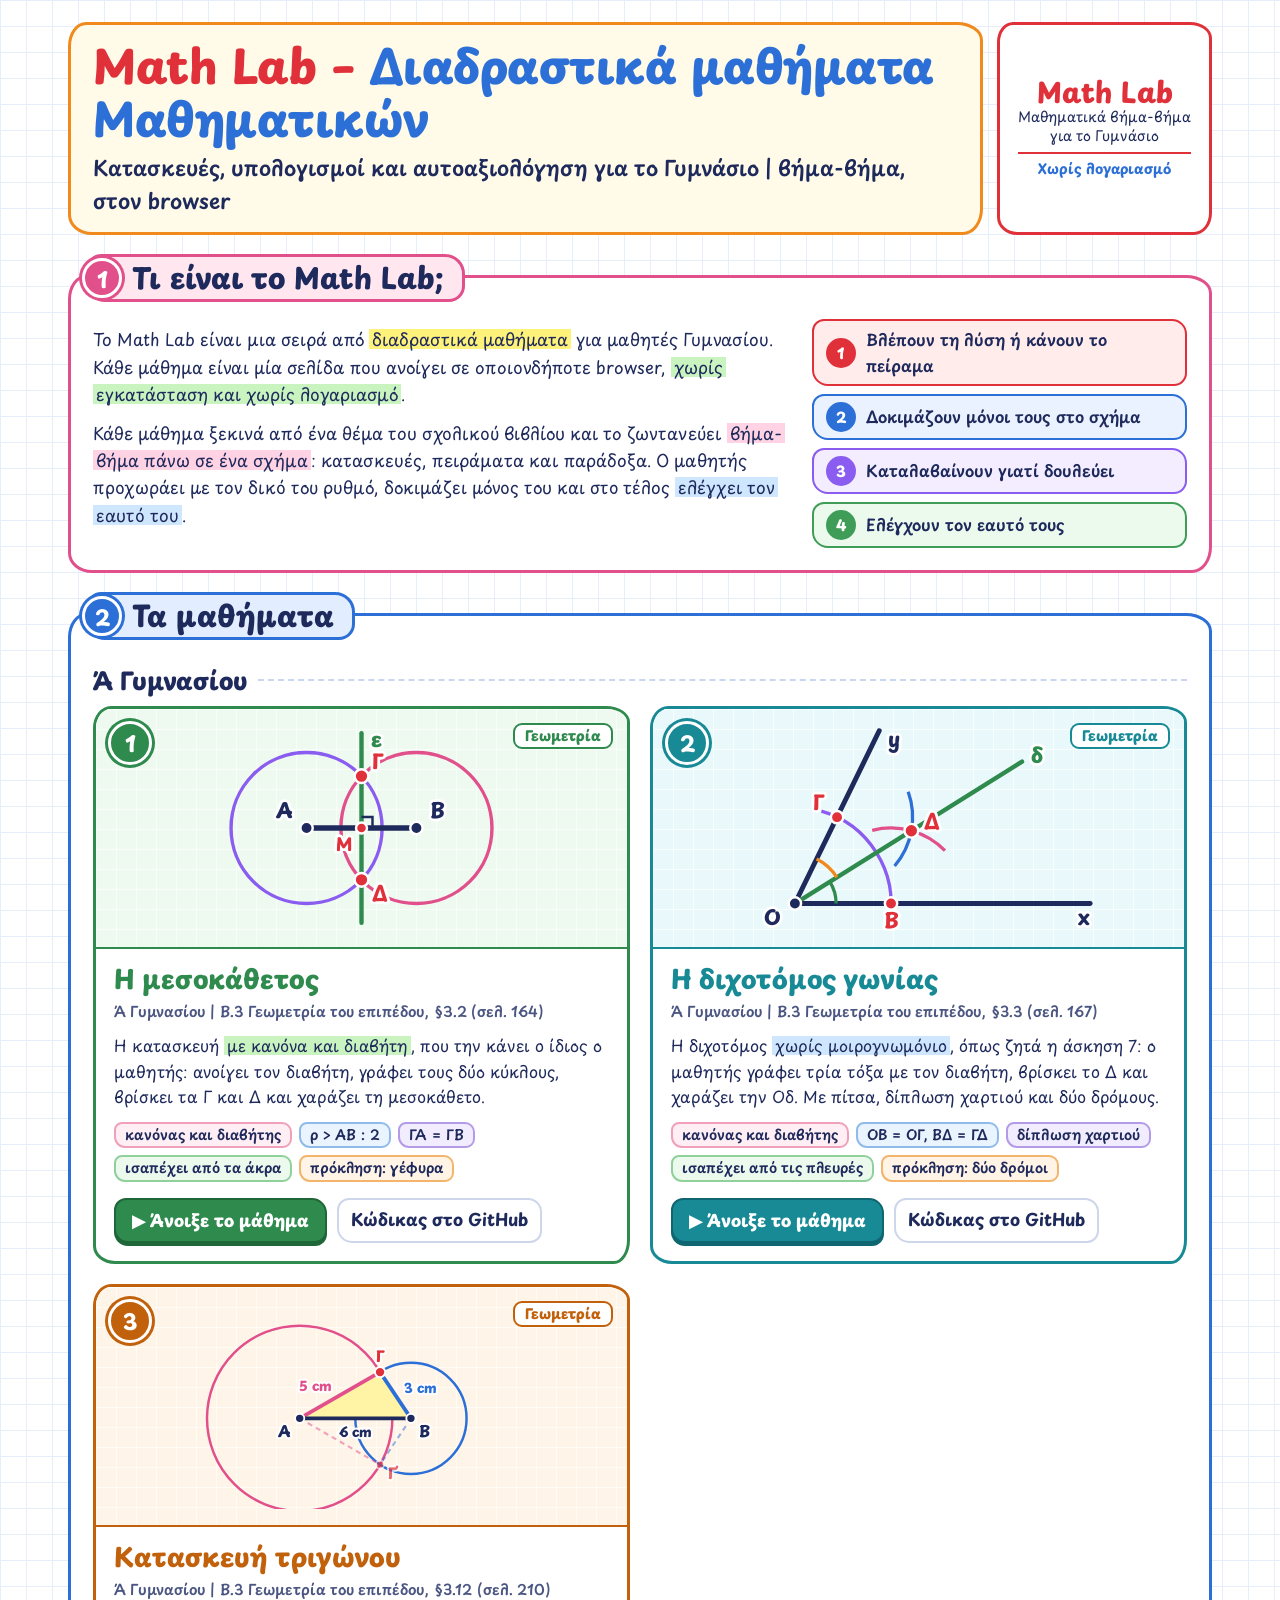
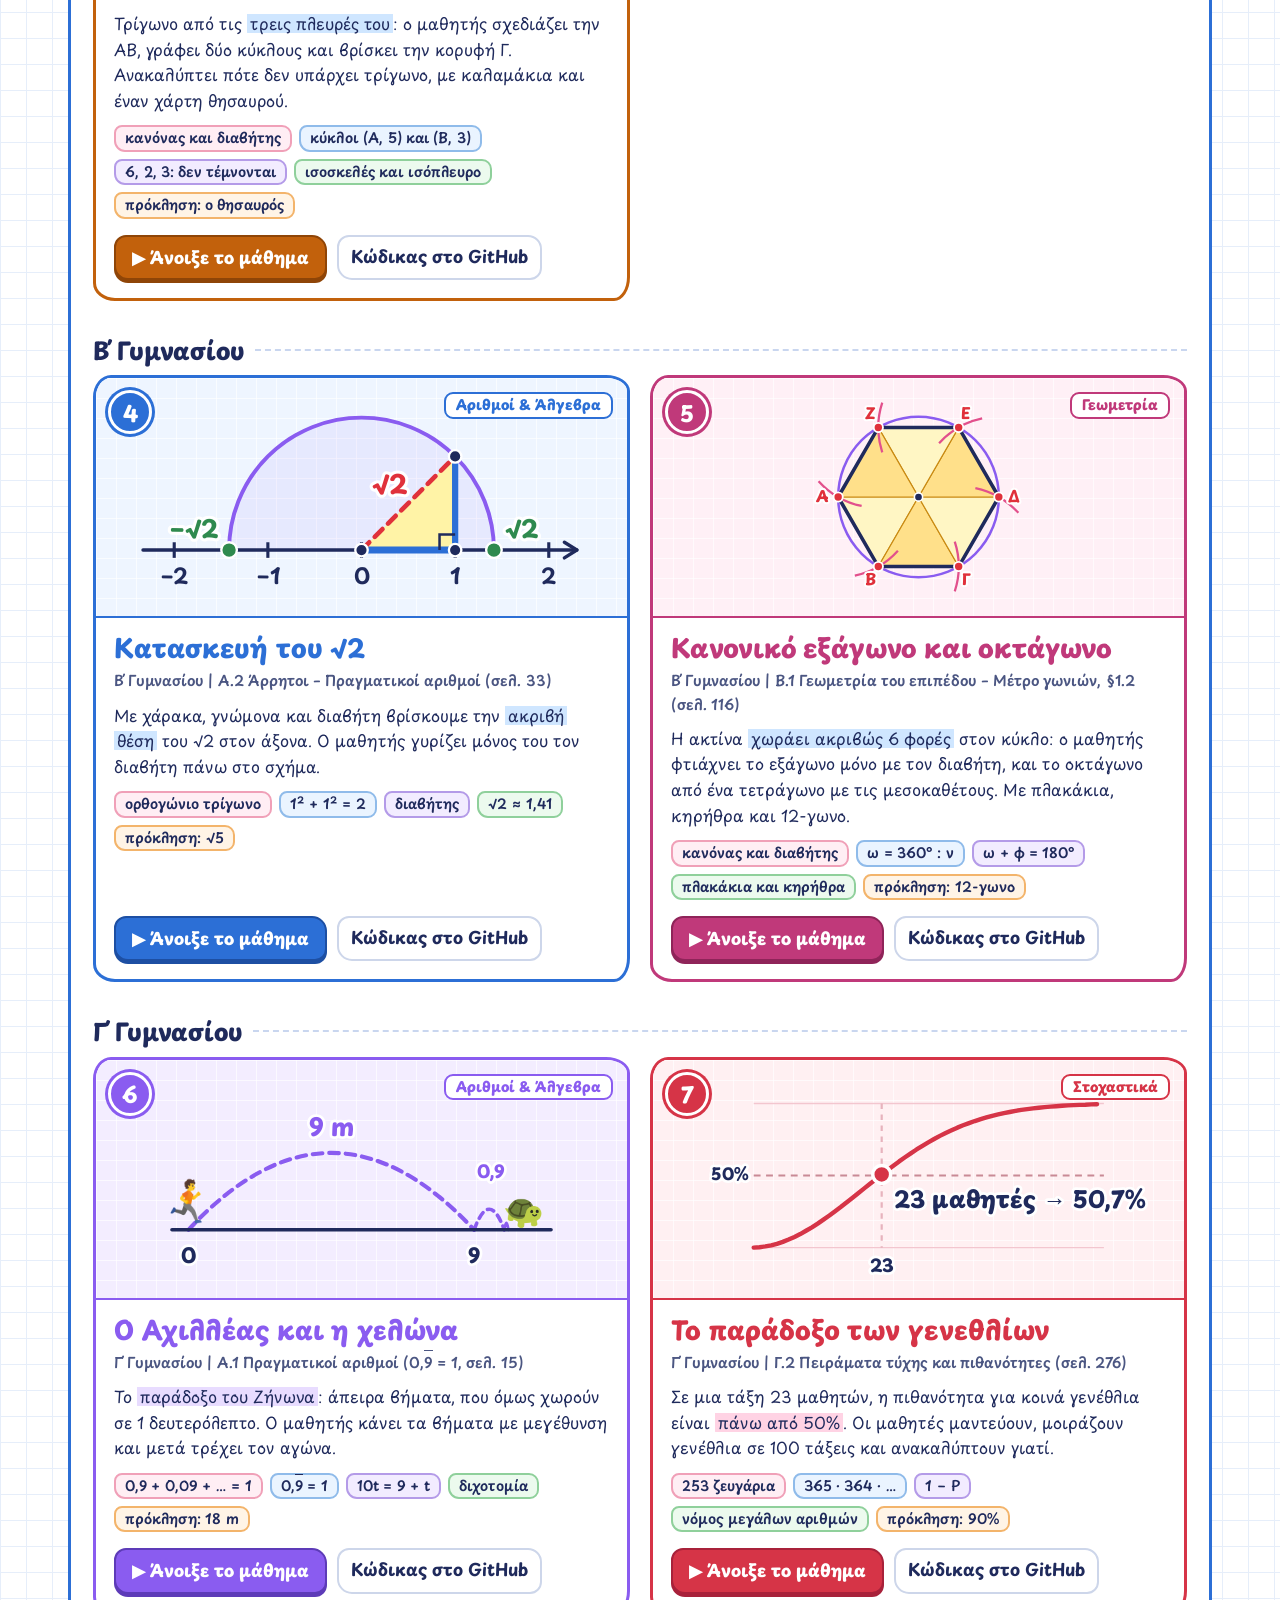
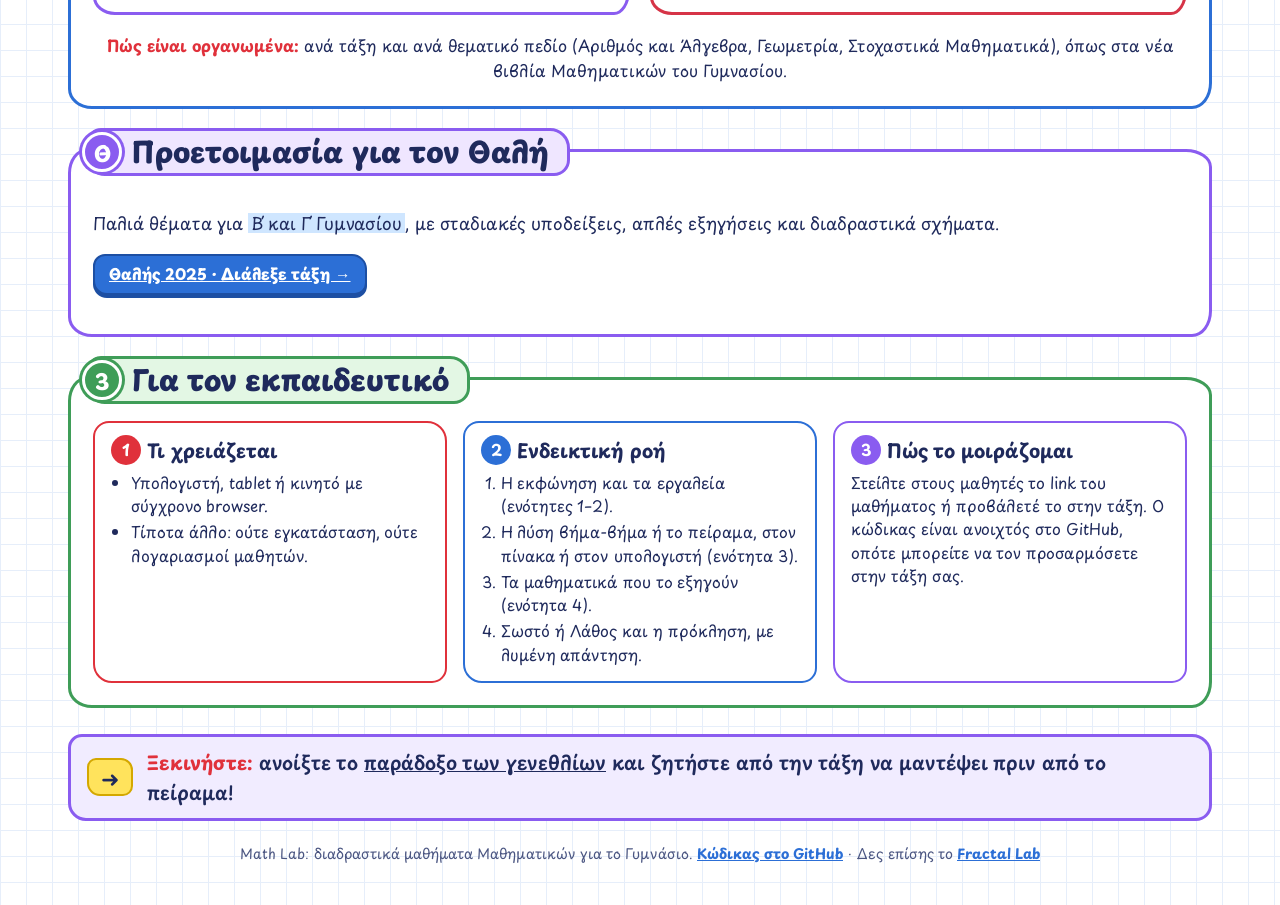
==== commit 1fa3c366: "Add Thalis 2025 Gymnasium lessons in the Math Lab style Add class selection, six problems with progr" ====
--- a/index.html
+++ b/index.html
@@ -232,6 +232,7 @@
   <p class="lead" style="margin:18px 0 0;text-align:center"><b class="red">Πώς είναι οργανωμένα:</b> ανά τάξη και ανά θεματικό πεδίο (Αριθμός και Άλγεβρα, Γεωμετρία, Στοχαστικά Μαθηματικά), όπως στα νέα βιβλία Μαθηματικών του Γυμνασίου.</p>
 </section>
 
+<section class="block b-purple" id="thalis"><div class="tab"><span class="num">Θ</span><h2>Προετοιμασία για τον Θαλή</h2></div><p>Παλιά θέματα για <span class="hl b">Β΄ και Γ΄ Γυμνασίου</span>, με σταδιακές υποδείξεις, απλές εξηγήσεις και διαδραστικά σχήματα.</p><p><a class="btn" href="thalis/">Θαλής 2025 · Διάλεξε τάξη →</a></p></section>
 <section class="block b-green" aria-labelledby="s3">
   <div class="tab"><span class="num">3</span><h2 id="s3">Για τον εκπαιδευτικό</h2></div>
   <div class="teach">
@@ -259,3 +260,4 @@
 
 <footer>Math Lab: διαδραστικά μαθήματα Μαθηματικών για το Γυμνάσιο. <a href="https://github.com/izzydi/math-lab">Κώδικας στο GitHub</a> · Δες επίσης το <a href="https://izzydi.github.io/fractal-lab/">Fractal Lab</a></footer>
 </main></body></html>
+
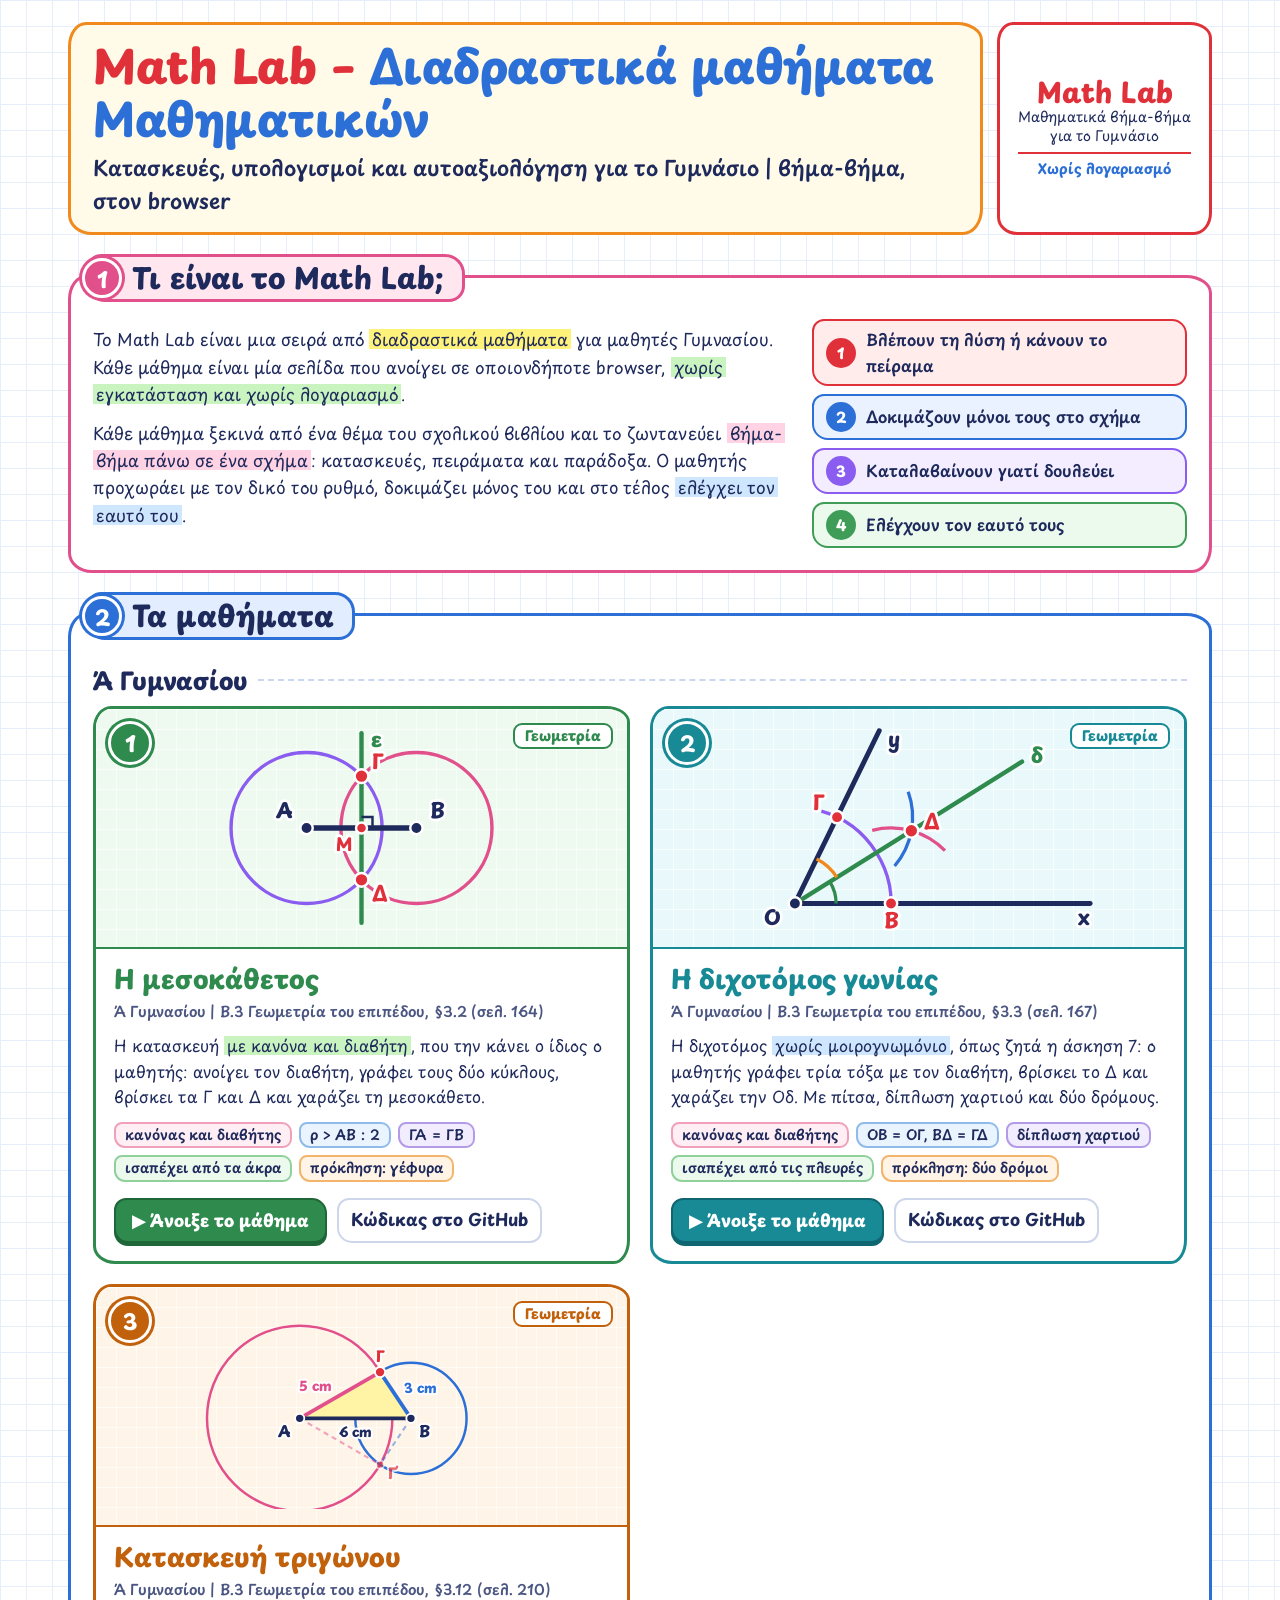
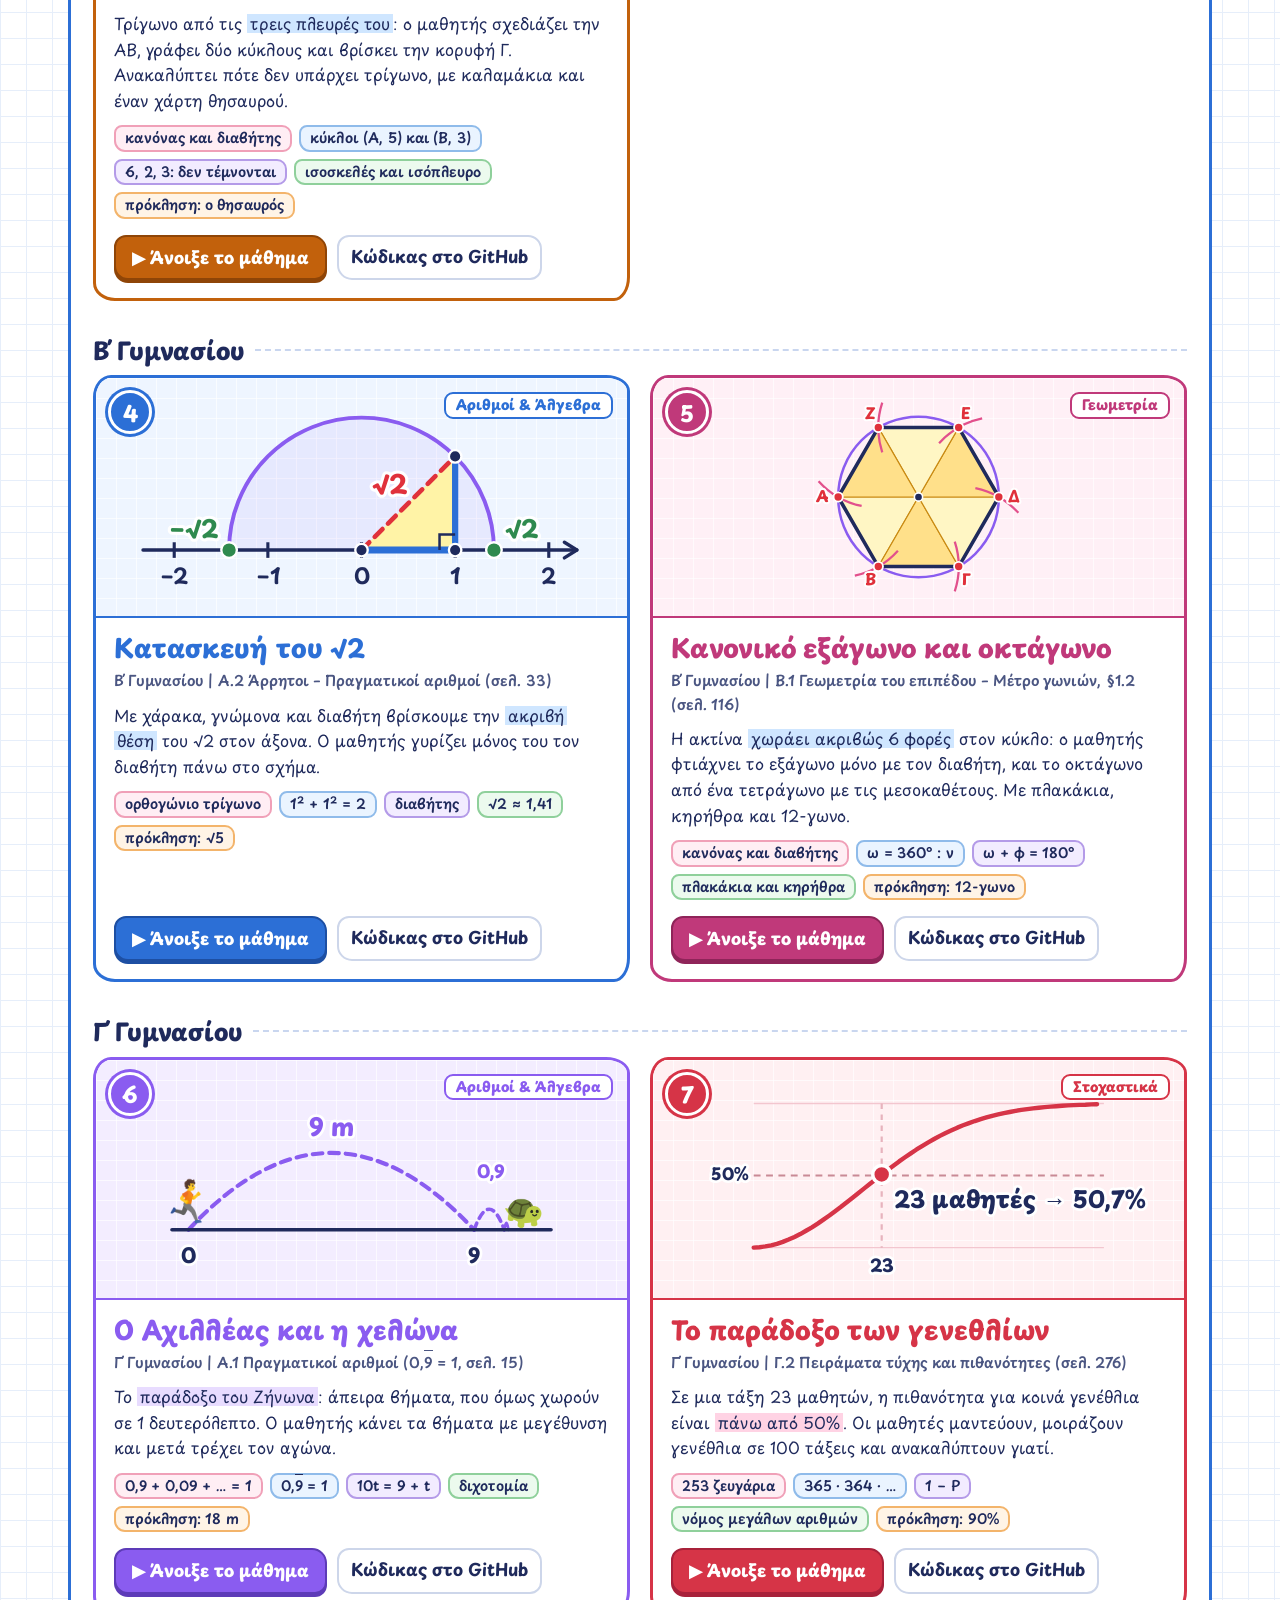
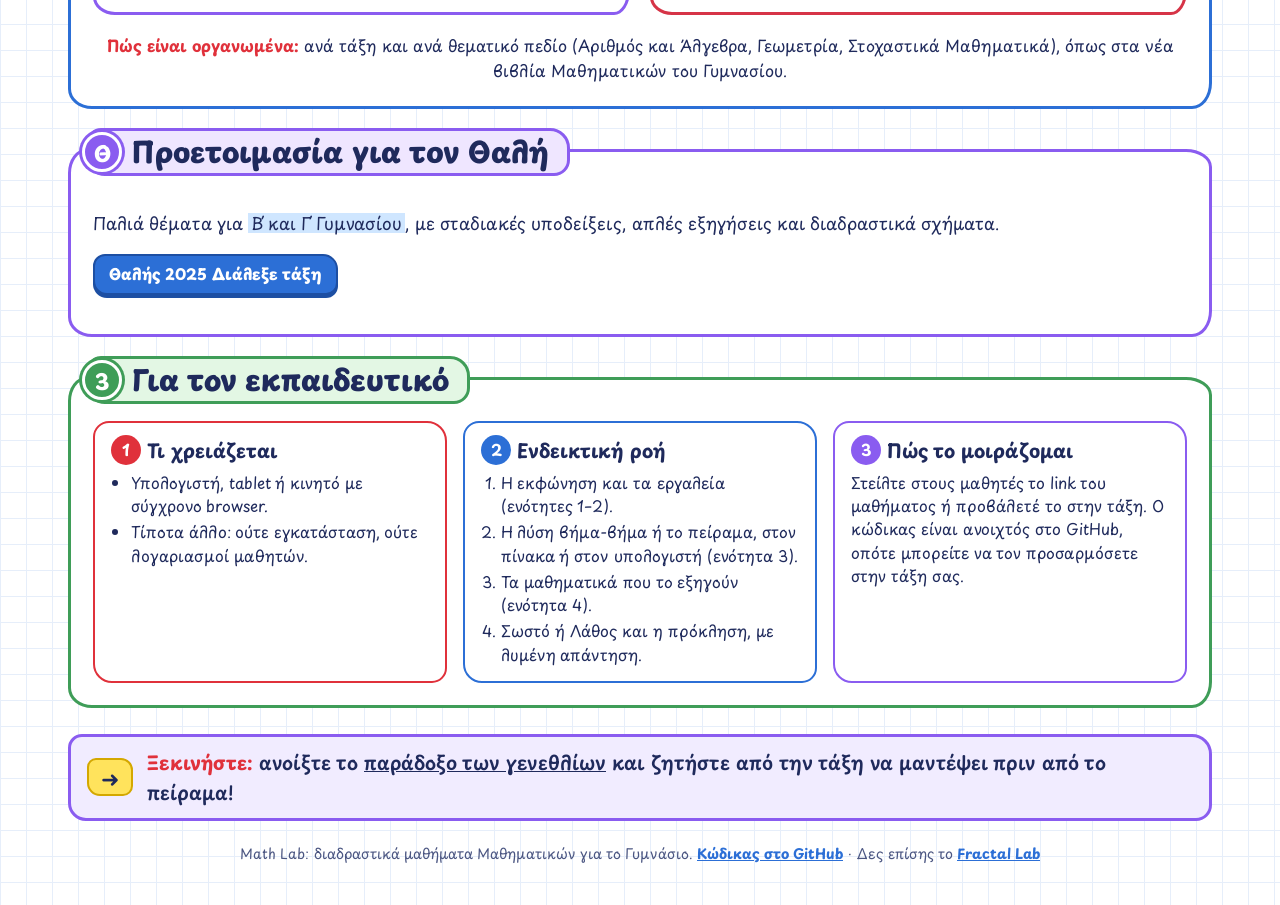
==== commit 0a4946e9: "Remove decorative separators from Thalis labels" ====
--- a/index.html
+++ b/index.html
@@ -232,7 +232,7 @@
   <p class="lead" style="margin:18px 0 0;text-align:center"><b class="red">Πώς είναι οργανωμένα:</b> ανά τάξη και ανά θεματικό πεδίο (Αριθμός και Άλγεβρα, Γεωμετρία, Στοχαστικά Μαθηματικά), όπως στα νέα βιβλία Μαθηματικών του Γυμνασίου.</p>
 </section>
 
-<section class="block b-purple" id="thalis"><div class="tab"><span class="num">Θ</span><h2>Προετοιμασία για τον Θαλή</h2></div><p>Παλιά θέματα για <span class="hl b">Β΄ και Γ΄ Γυμνασίου</span>, με σταδιακές υποδείξεις, απλές εξηγήσεις και διαδραστικά σχήματα.</p><p><a class="btn" href="thalis/">Θαλής 2025 · Διάλεξε τάξη →</a></p></section>
+<section class="block b-purple" id="thalis"><div class="tab"><span class="num">Θ</span><h2>Προετοιμασία για τον Θαλή</h2></div><p>Παλιά θέματα για <span class="hl b">Β΄ και Γ΄ Γυμνασίου</span>, με σταδιακές υποδείξεις, απλές εξηγήσεις και διαδραστικά σχήματα.</p><p><a class="btn" href="thalis/">Θαλής 2025 Διάλεξε τάξη</a></p></section>
 <section class="block b-green" aria-labelledby="s3">
   <div class="tab"><span class="num">3</span><h2 id="s3">Για τον εκπαιδευτικό</h2></div>
   <div class="teach">
--- a/assets/style.css
+++ b/assets/style.css
@@ -97,7 +97,7 @@
 .dots button{width:36px;height:36px;border-radius:50%;border:2.5px solid #c9d6ef;background:#fff;font-weight:800;color:var(--muted);font-size:16px;padding:0}
 .dots button.done{border-color:var(--blue);color:var(--blue)}
 .dots button[aria-current="step"]{background:var(--blue);border-color:var(--blue);color:#fff}
-.btn{display:inline-block;background:var(--bc,var(--blue));color:#fff;border:2.5px solid var(--bd,#1d4fa3);border-radius:12px 15px 12px 14px;padding:6px 14px;font-weight:800;box-shadow:0 3px 0 var(--bd,#1d4fa3);font-size:15.5px}
+.btn{text-decoration:none;display:inline-block;background:var(--bc,var(--blue));color:#fff;border:2.5px solid var(--bd,#1d4fa3);border-radius:12px 15px 12px 14px;padding:6px 14px;font-weight:800;box-shadow:0 3px 0 var(--bd,#1d4fa3);font-size:15.5px}
 .btn:hover{filter:brightness(1.07)}.btn:active{transform:translateY(2px);box-shadow:0 1px 0 var(--bd,#1d4fa3)}
 .btn.ghost{background:#fff;color:var(--ink);border-color:#c9d6ef;box-shadow:0 3px 0 #c9d6ef}
 .btn:disabled{opacity:.45;cursor:default;transform:none;filter:none}
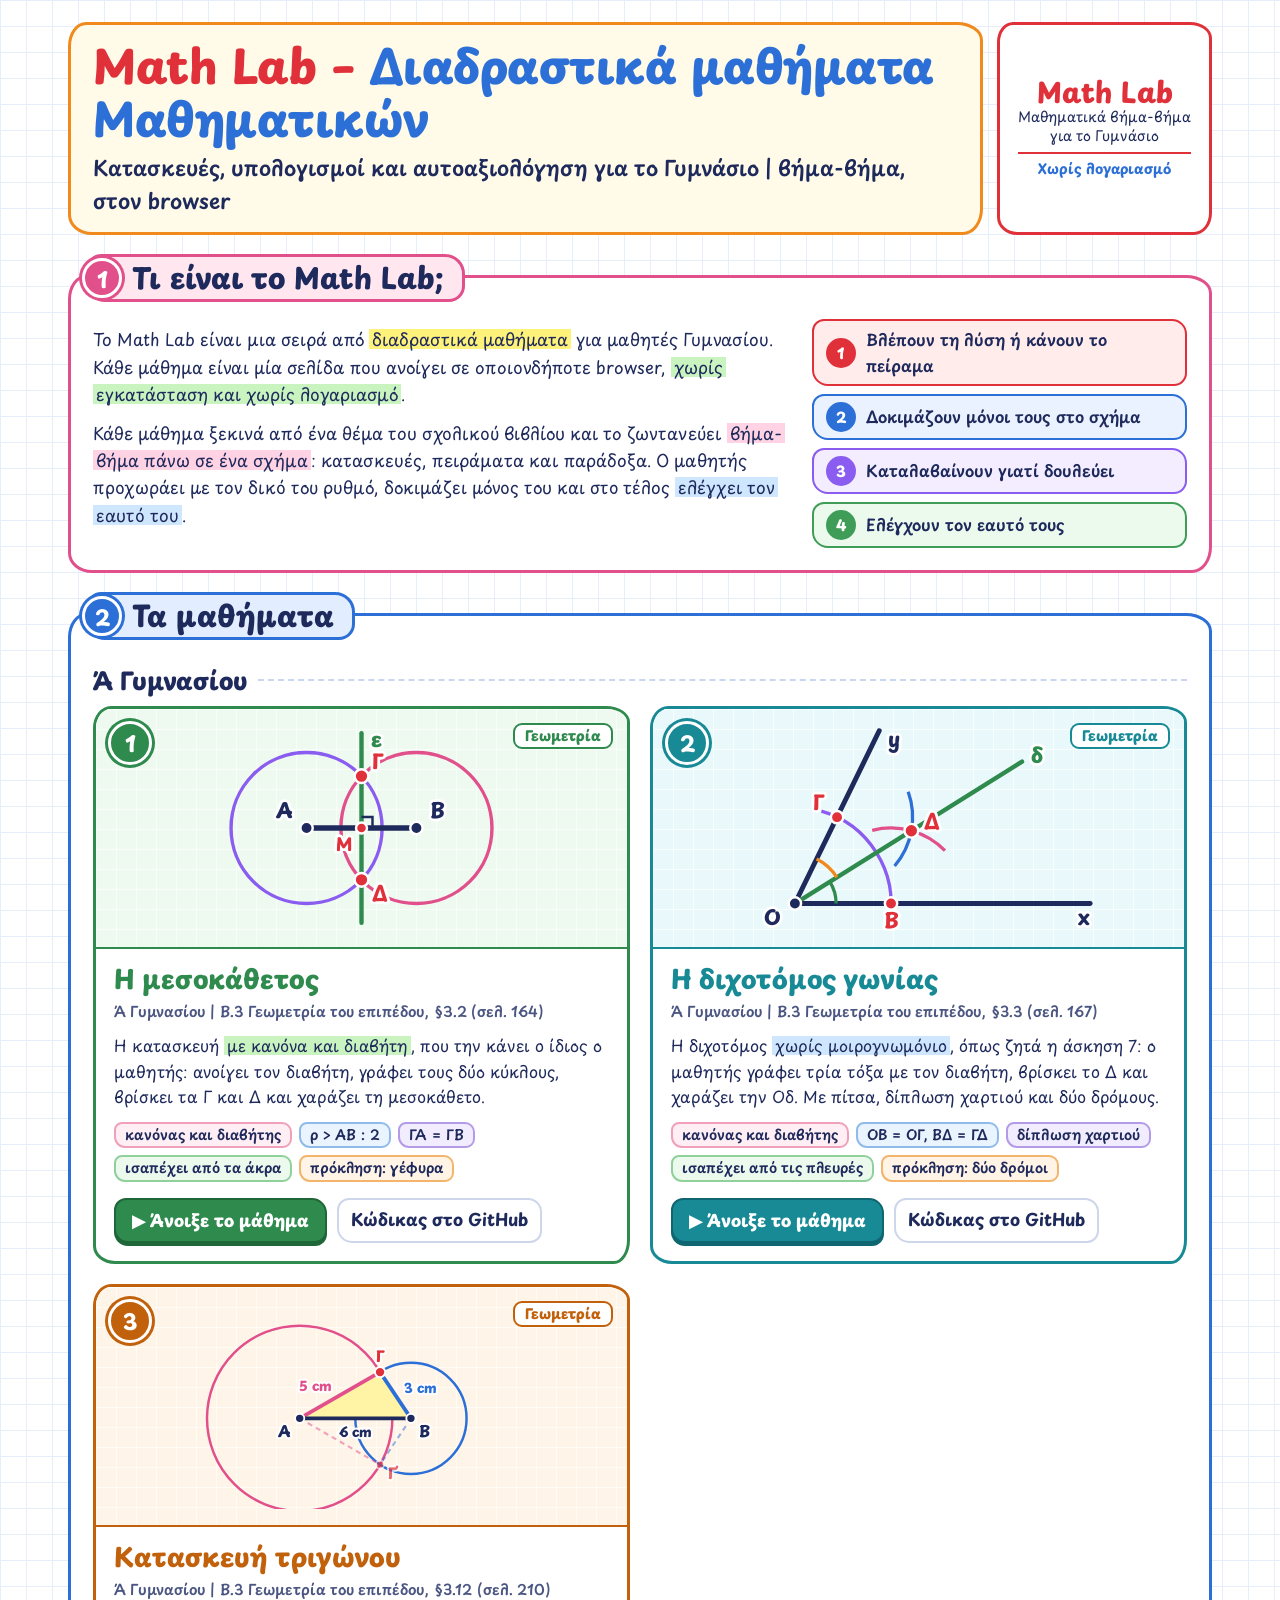
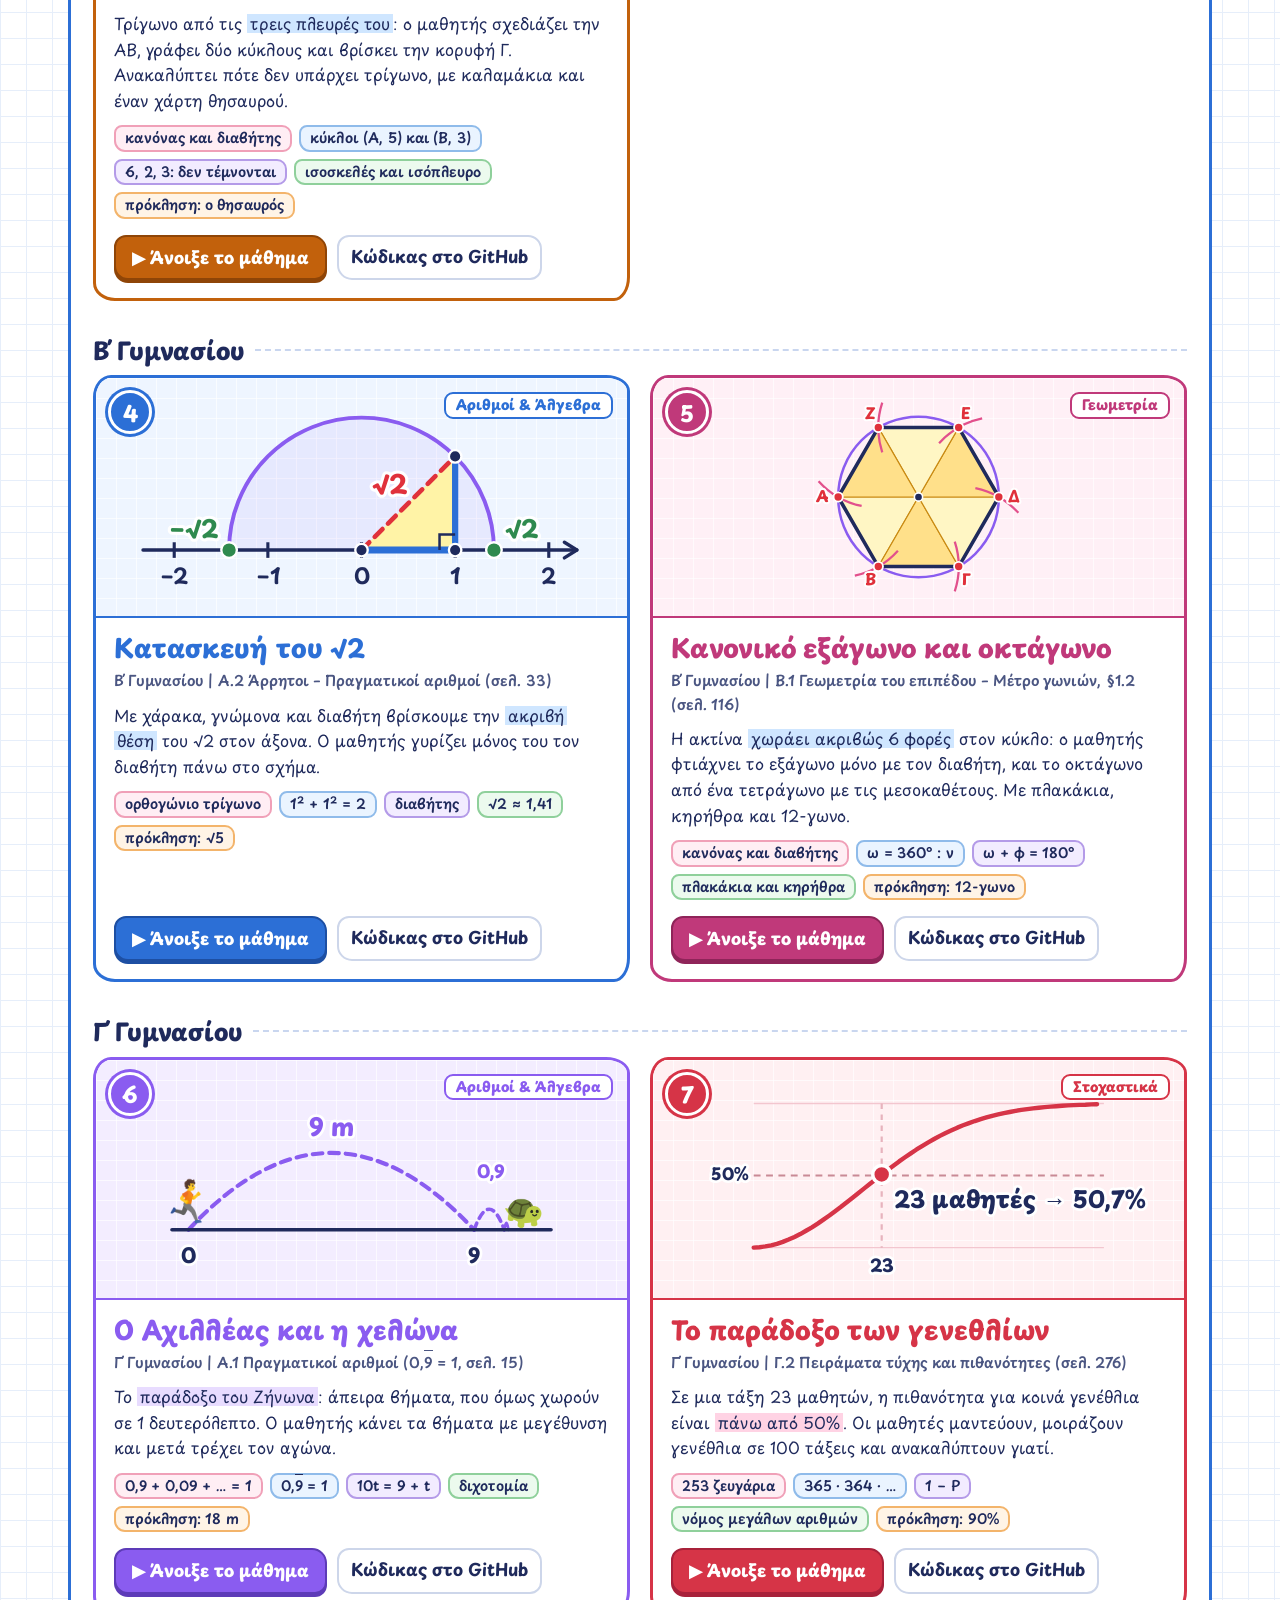
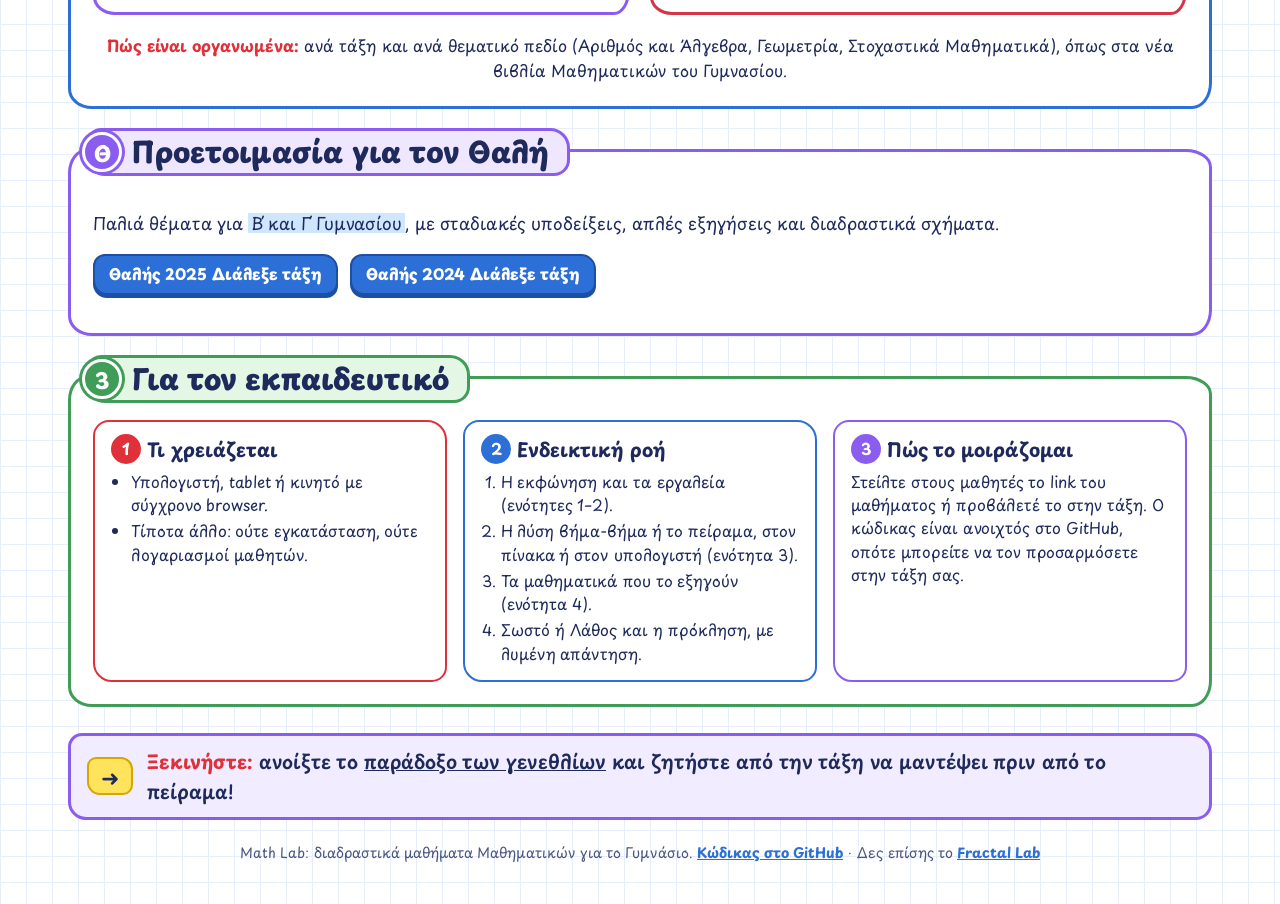
==== commit 299b00b3: "Add Thalis 2024 Gymnasium lessons with guided solutions and interactive geometry" ====
--- a/index.html
+++ b/index.html
@@ -4,7 +4,7 @@
 <link rel="preconnect" href="https://fonts.googleapis.com"><link rel="preconnect" href="https://fonts.gstatic.com" crossorigin>
 <link href="https://fonts.googleapis.com/css2?family=Playpen+Sans:wght@400..800&display=swap" rel="stylesheet">
 <link rel="stylesheet" href="assets/style.css">
-</head>
+<style>.thalis-year-actions{display:flex;flex-wrap:wrap;gap:12px;margin:16px 0}.thalis-year-actions .btn{text-decoration:none}</style></head>
 <body><main class="sheet">
 
 <header class="sheet-head">
@@ -232,7 +232,7 @@
   <p class="lead" style="margin:18px 0 0;text-align:center"><b class="red">Πώς είναι οργανωμένα:</b> ανά τάξη και ανά θεματικό πεδίο (Αριθμός και Άλγεβρα, Γεωμετρία, Στοχαστικά Μαθηματικά), όπως στα νέα βιβλία Μαθηματικών του Γυμνασίου.</p>
 </section>
 
-<section class="block b-purple" id="thalis"><div class="tab"><span class="num">Θ</span><h2>Προετοιμασία για τον Θαλή</h2></div><p>Παλιά θέματα για <span class="hl b">Β΄ και Γ΄ Γυμνασίου</span>, με σταδιακές υποδείξεις, απλές εξηγήσεις και διαδραστικά σχήματα.</p><p><a class="btn" href="thalis/">Θαλής 2025 Διάλεξε τάξη</a></p></section>
+<section class="block b-purple" id="thalis"><div class="tab"><span class="num">Θ</span><h2>Προετοιμασία για τον Θαλή</h2></div><p>Παλιά θέματα για <span class="hl b">Β΄ και Γ΄ Γυμνασίου</span>, με σταδιακές υποδείξεις, απλές εξηγήσεις και διαδραστικά σχήματα.</p><div class="thalis-year-actions"><a class="btn" href="thalis/#year2025">Θαλής 2025 Διάλεξε τάξη</a><a class="btn" href="thalis/#year2024">Θαλής 2024 Διάλεξε τάξη</a></div></section>
 <section class="block b-green" aria-labelledby="s3">
   <div class="tab"><span class="num">3</span><h2 id="s3">Για τον εκπαιδευτικό</h2></div>
   <div class="teach">
@@ -261,3 +261,4 @@
 <footer>Math Lab: διαδραστικά μαθήματα Μαθηματικών για το Γυμνάσιο. <a href="https://github.com/izzydi/math-lab">Κώδικας στο GitHub</a> · Δες επίσης το <a href="https://izzydi.github.io/fractal-lab/">Fractal Lab</a></footer>
 </main></body></html>
 
+
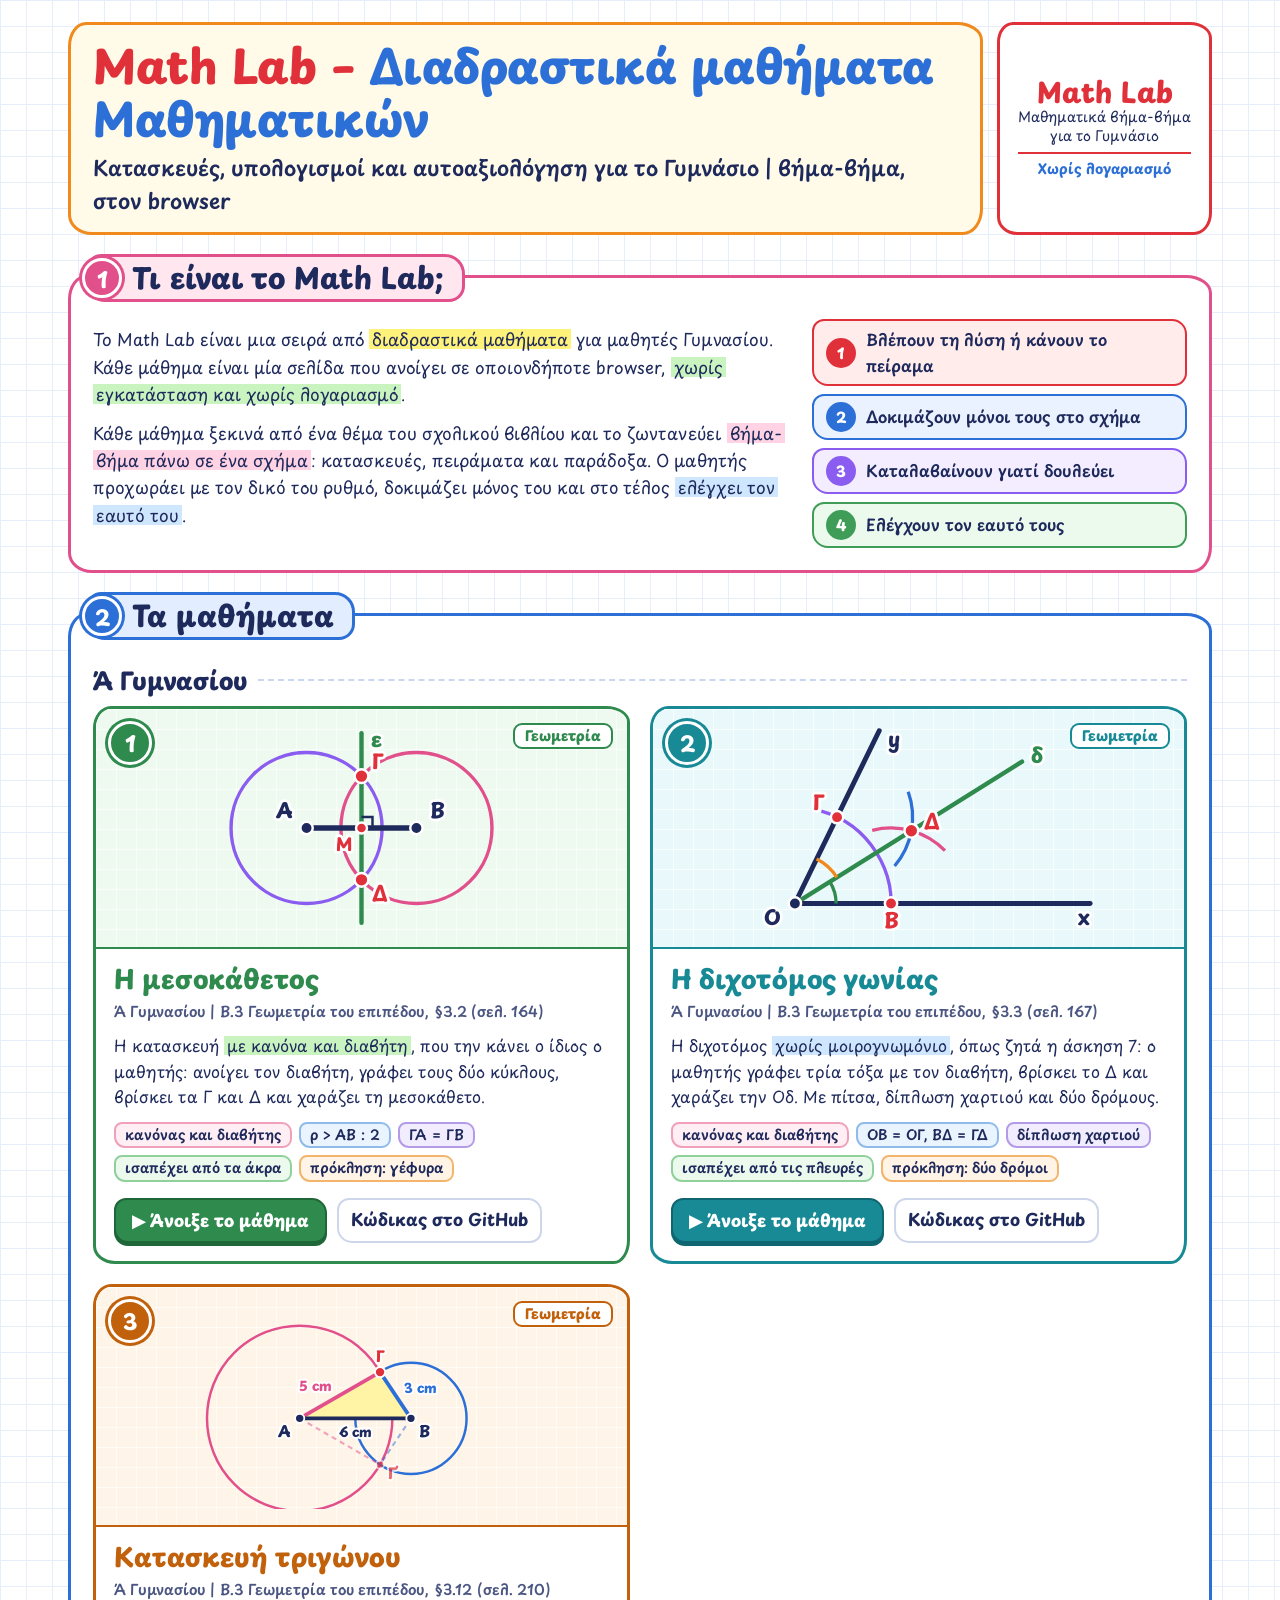
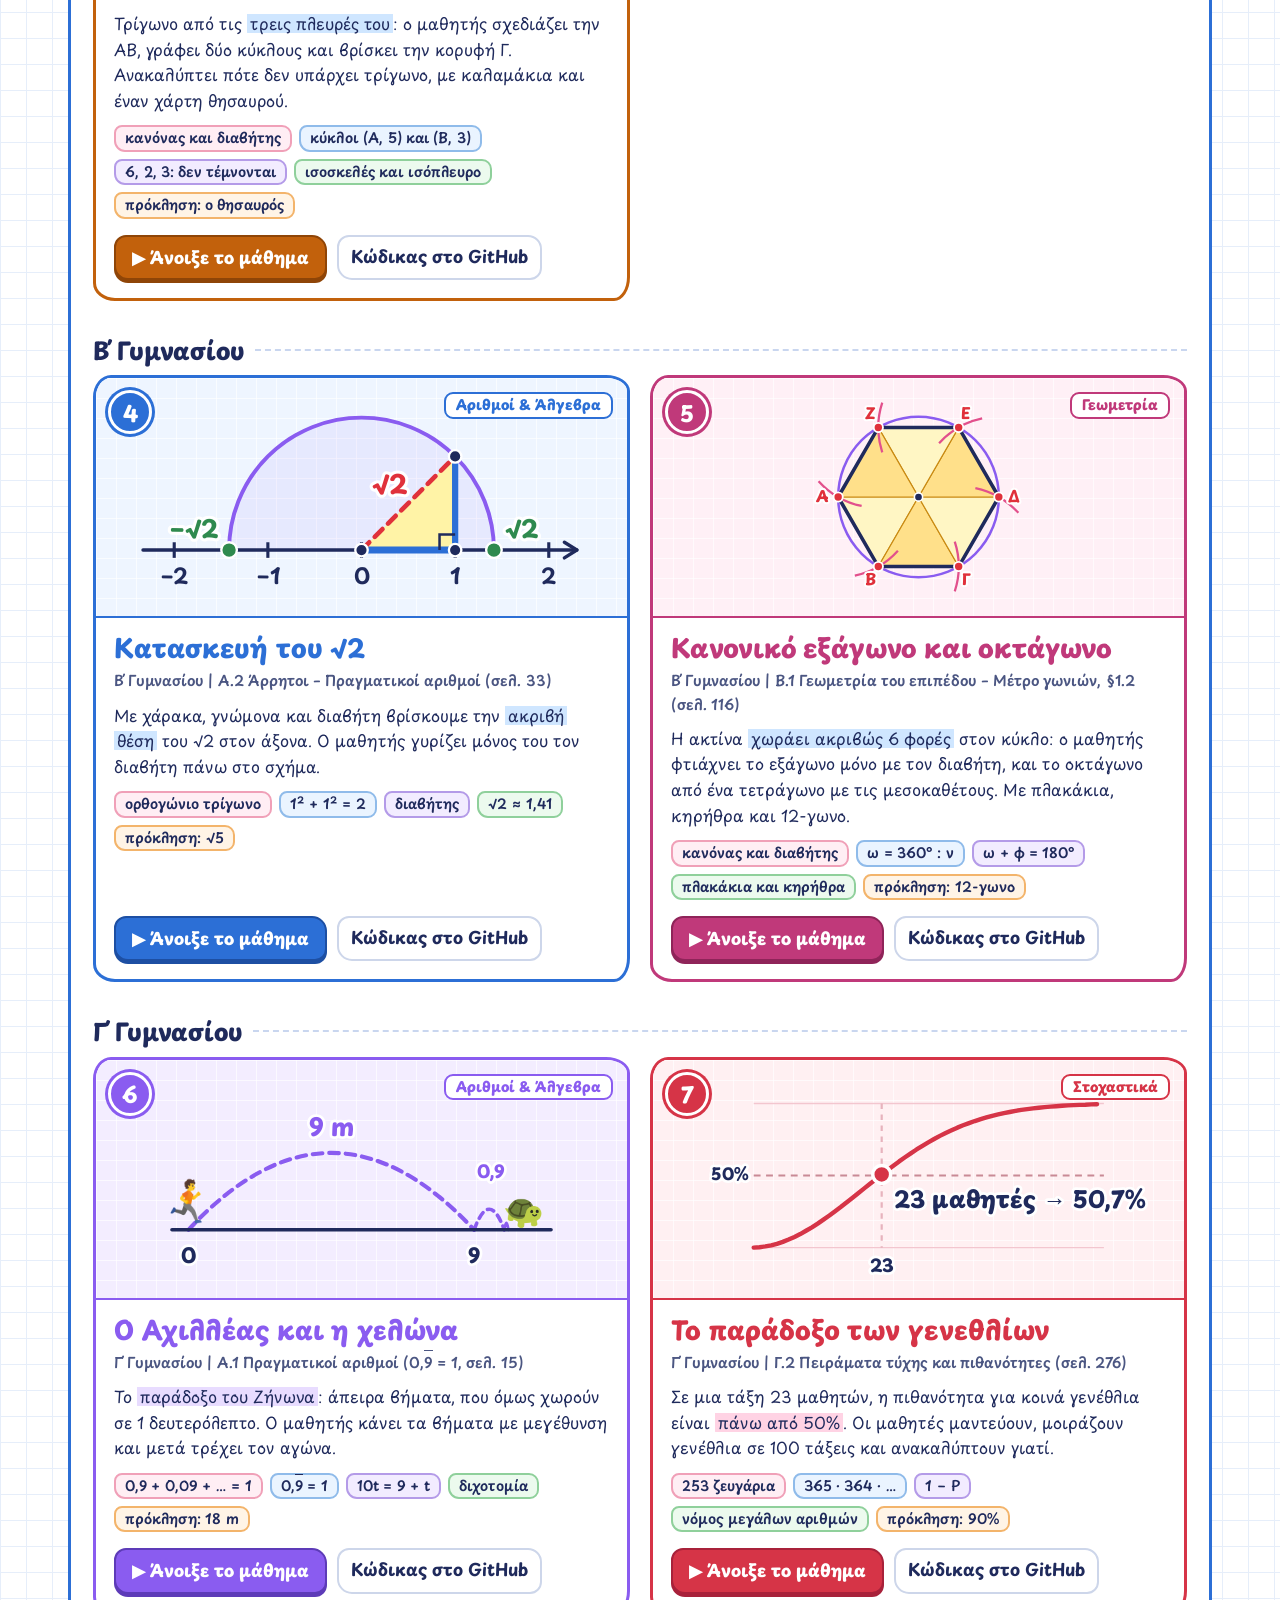
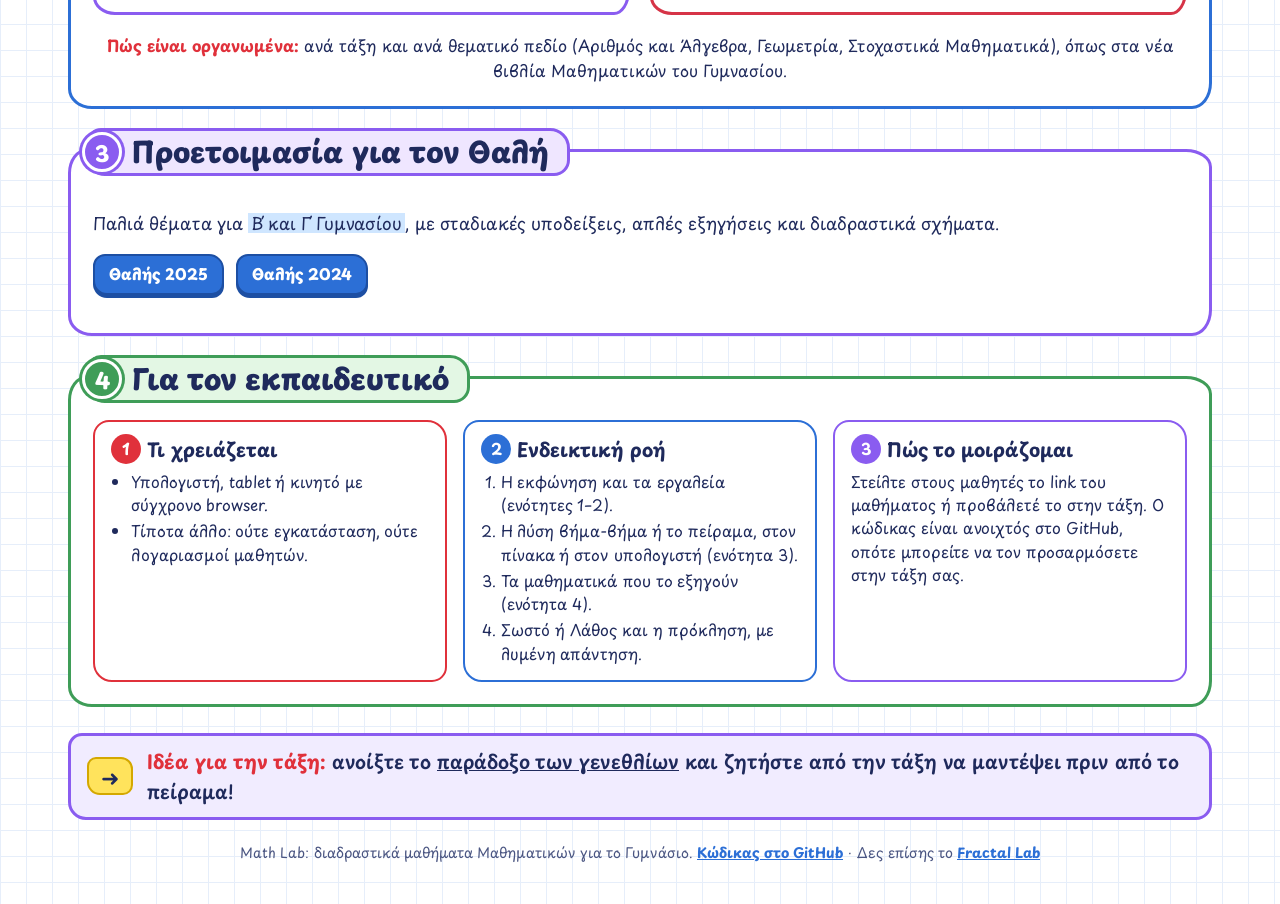
==== commit cd7a56c6: "Fix lesson order links, hub numbering and Thalis labels - «Επόμενο» links now follow the hub order 1" ====
--- a/index.html
+++ b/index.html
@@ -232,9 +232,13 @@
   <p class="lead" style="margin:18px 0 0;text-align:center"><b class="red">Πώς είναι οργανωμένα:</b> ανά τάξη και ανά θεματικό πεδίο (Αριθμός και Άλγεβρα, Γεωμετρία, Στοχαστικά Μαθηματικά), όπως στα νέα βιβλία Μαθηματικών του Γυμνασίου.</p>
 </section>
 
-<section class="block b-purple" id="thalis"><div class="tab"><span class="num">Θ</span><h2>Προετοιμασία για τον Θαλή</h2></div><p>Παλιά θέματα για <span class="hl b">Β΄ και Γ΄ Γυμνασίου</span>, με σταδιακές υποδείξεις, απλές εξηγήσεις και διαδραστικά σχήματα.</p><div class="thalis-year-actions"><a class="btn" href="thalis/#year2025">Θαλής 2025 Διάλεξε τάξη</a><a class="btn" href="thalis/#year2024">Θαλής 2024 Διάλεξε τάξη</a></div></section>
-<section class="block b-green" aria-labelledby="s3">
-  <div class="tab"><span class="num">3</span><h2 id="s3">Για τον εκπαιδευτικό</h2></div>
+<section class="block b-purple" id="thalis" aria-labelledby="s3">
+  <div class="tab"><span class="num">3</span><h2 id="s3">Προετοιμασία για τον Θαλή</h2></div>
+  <p>Παλιά θέματα για <span class="hl b">Β΄ και Γ΄ Γυμνασίου</span>, με σταδιακές υποδείξεις, απλές εξηγήσεις και διαδραστικά σχήματα.</p><div class="thalis-year-actions"><a class="btn" href="thalis/#year2025">Θαλής 2025</a><a class="btn" href="thalis/#year2024">Θαλής 2024</a></div>
+</section>
+
+<section class="block b-green" aria-labelledby="s4">
+  <div class="tab"><span class="num">4</span><h2 id="s4">Για τον εκπαιδευτικό</h2></div>
   <div class="teach">
     <article class="note-card n1"><h3><span class="q">1</span>Τι χρειάζεται</h3>
       <ul>
@@ -256,7 +260,7 @@
   </div>
 </section>
 
-<div class="next"><span class="go" aria-hidden="true">➜</span><p><b>Ξεκινήστε:</b> ανοίξτε το <a href="birthday-paradox/">παράδοξο των γενεθλίων</a> και ζητήστε από την τάξη να μαντέψει πριν από το πείραμα!</p></div>
+<div class="next"><span class="go" aria-hidden="true">➜</span><p><b>Ιδέα για την τάξη:</b> ανοίξτε το <a href="birthday-paradox/">παράδοξο των γενεθλίων</a> και ζητήστε από την τάξη να μαντέψει πριν από το πείραμα!</p></div>
 
 <footer>Math Lab: διαδραστικά μαθήματα Μαθηματικών για το Γυμνάσιο. <a href="https://github.com/izzydi/math-lab">Κώδικας στο GitHub</a> · Δες επίσης το <a href="https://izzydi.github.io/fractal-lab/">Fractal Lab</a></footer>
 </main></body></html>
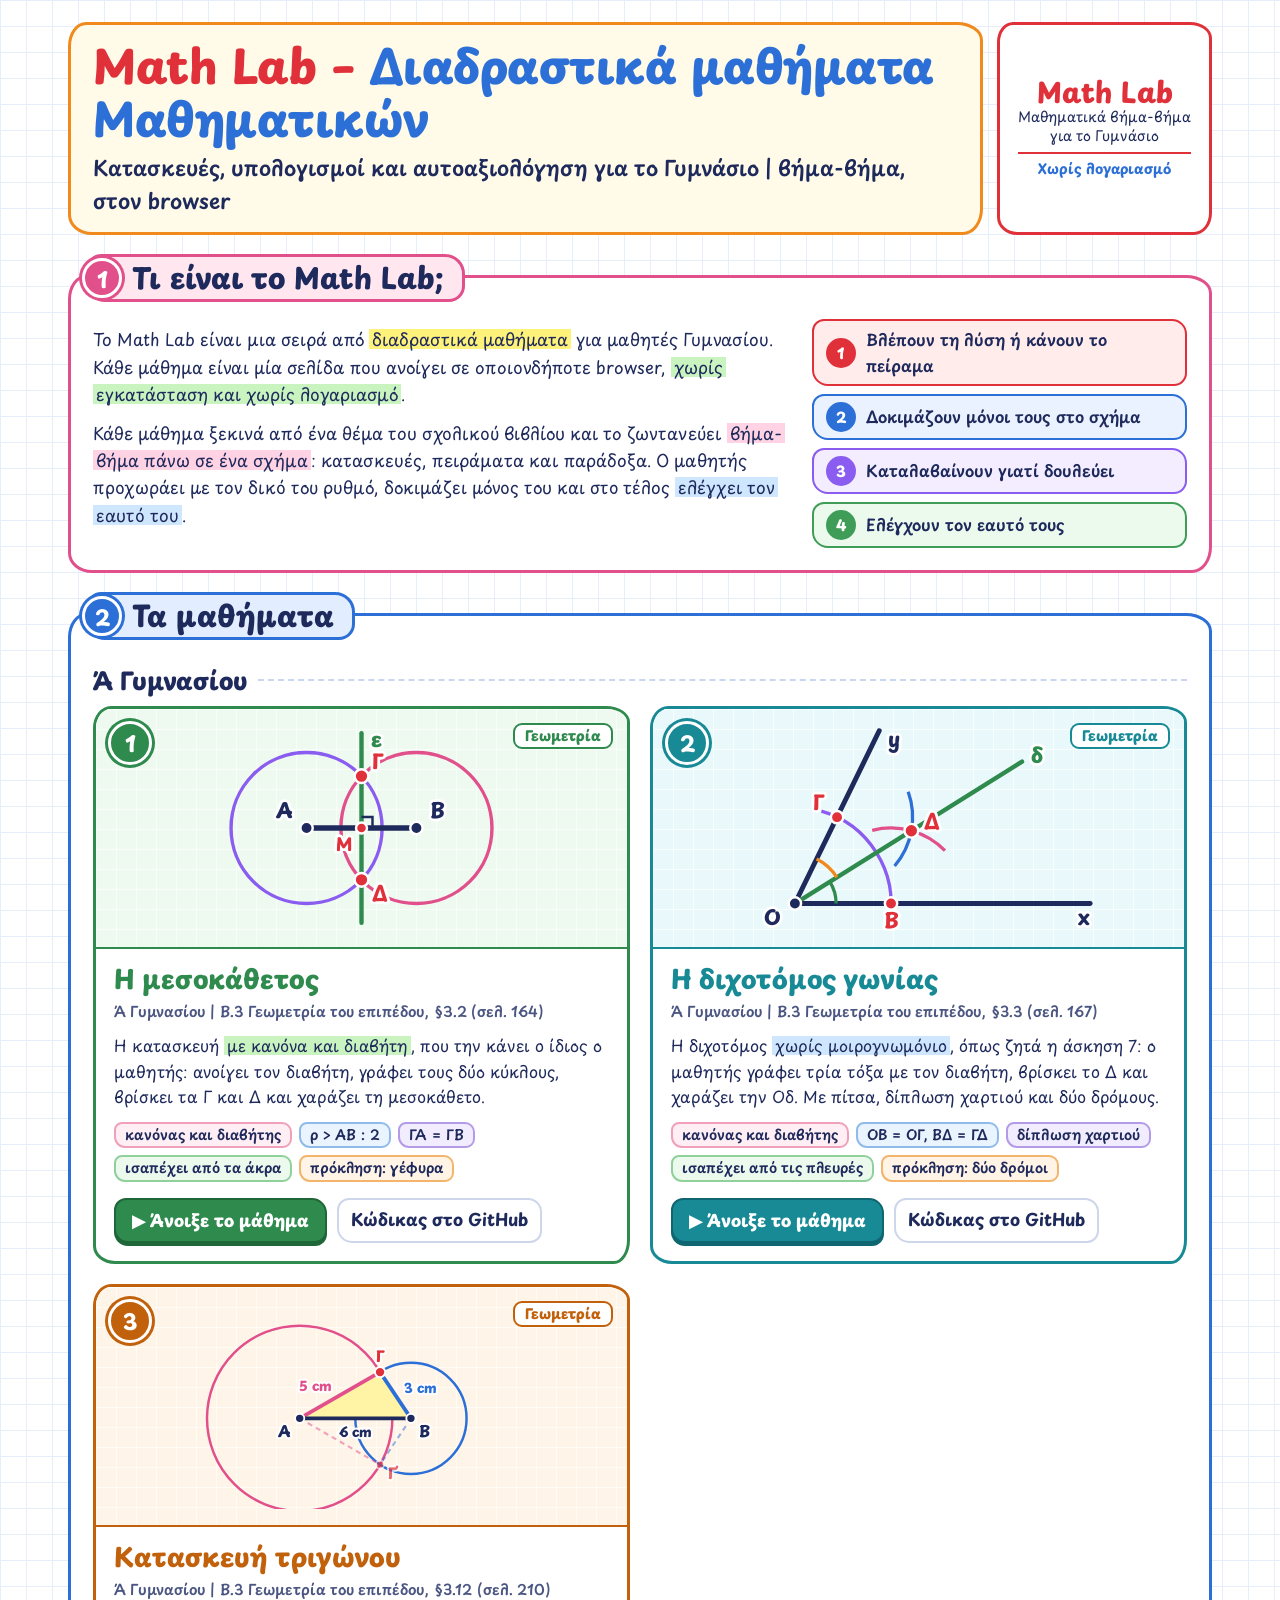
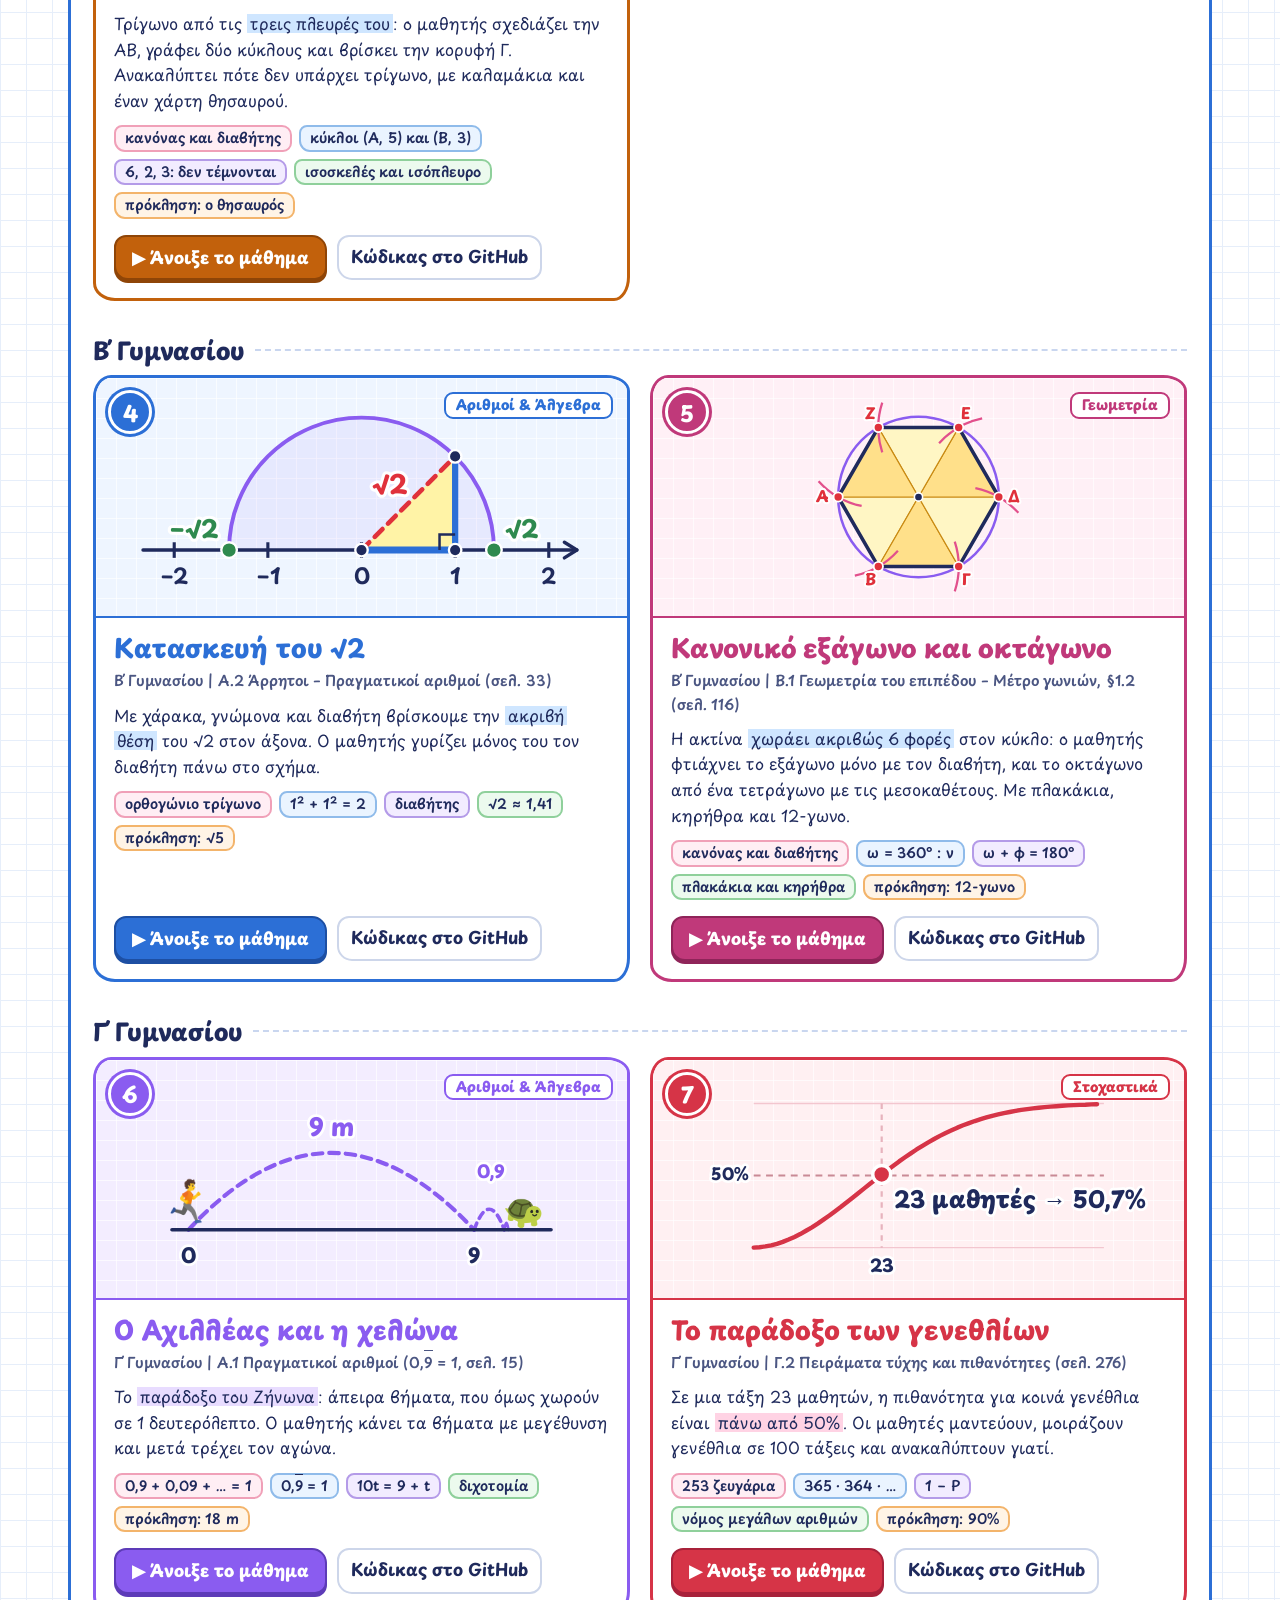
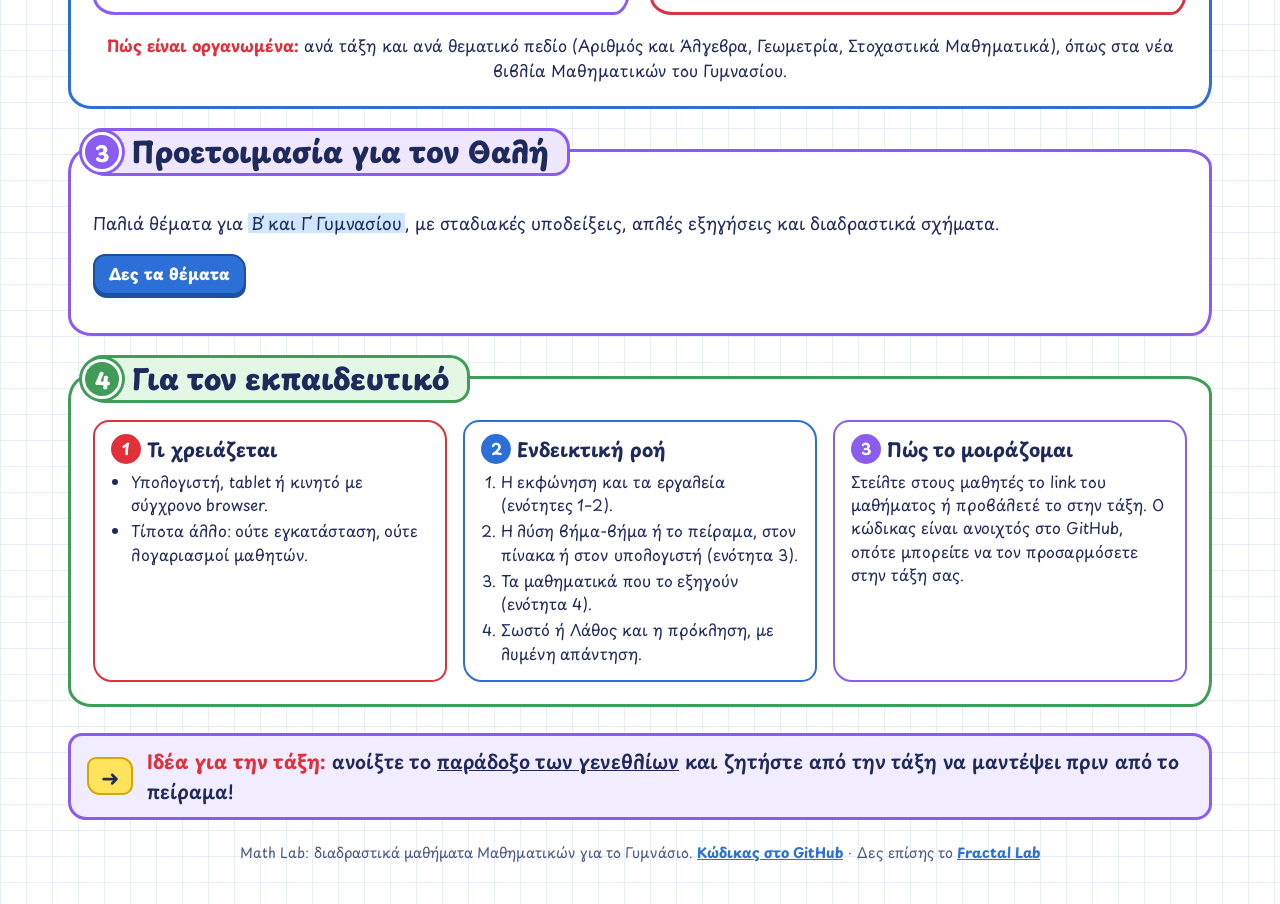
==== commit afa37ca2: "Use one «Δες τα θέματα» button for the Thalis section on the hub The Thalis page already lets studen" ====
--- a/index.html
+++ b/index.html
@@ -234,7 +234,7 @@
 
 <section class="block b-purple" id="thalis" aria-labelledby="s3">
   <div class="tab"><span class="num">3</span><h2 id="s3">Προετοιμασία για τον Θαλή</h2></div>
-  <p>Παλιά θέματα για <span class="hl b">Β΄ και Γ΄ Γυμνασίου</span>, με σταδιακές υποδείξεις, απλές εξηγήσεις και διαδραστικά σχήματα.</p><div class="thalis-year-actions"><a class="btn" href="thalis/#year2025">Θαλής 2025</a><a class="btn" href="thalis/#year2024">Θαλής 2024</a></div>
+  <p>Παλιά θέματα για <span class="hl b">Β΄ και Γ΄ Γυμνασίου</span>, με σταδιακές υποδείξεις, απλές εξηγήσεις και διαδραστικά σχήματα.</p><div class="thalis-year-actions"><a class="btn" href="thalis/">Δες τα θέματα</a></div>
 </section>
 
 <section class="block b-green" aria-labelledby="s4">
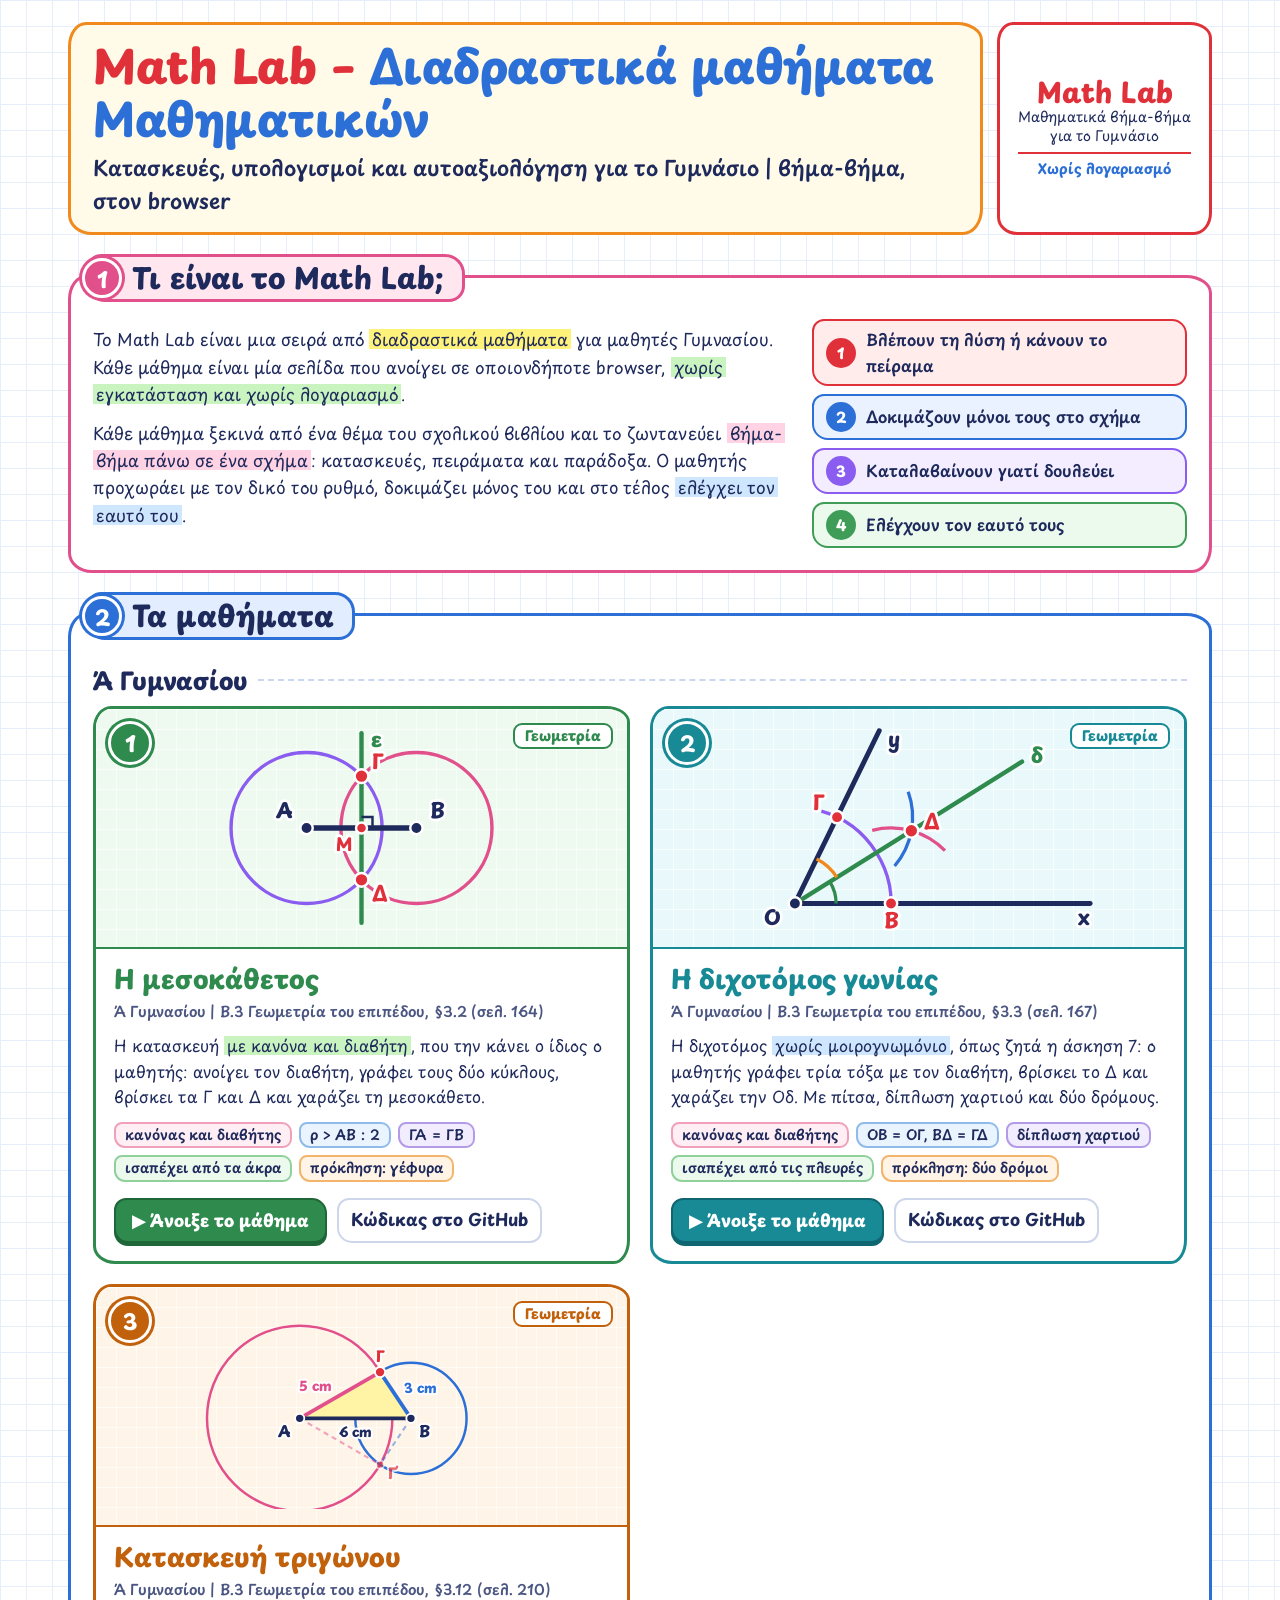
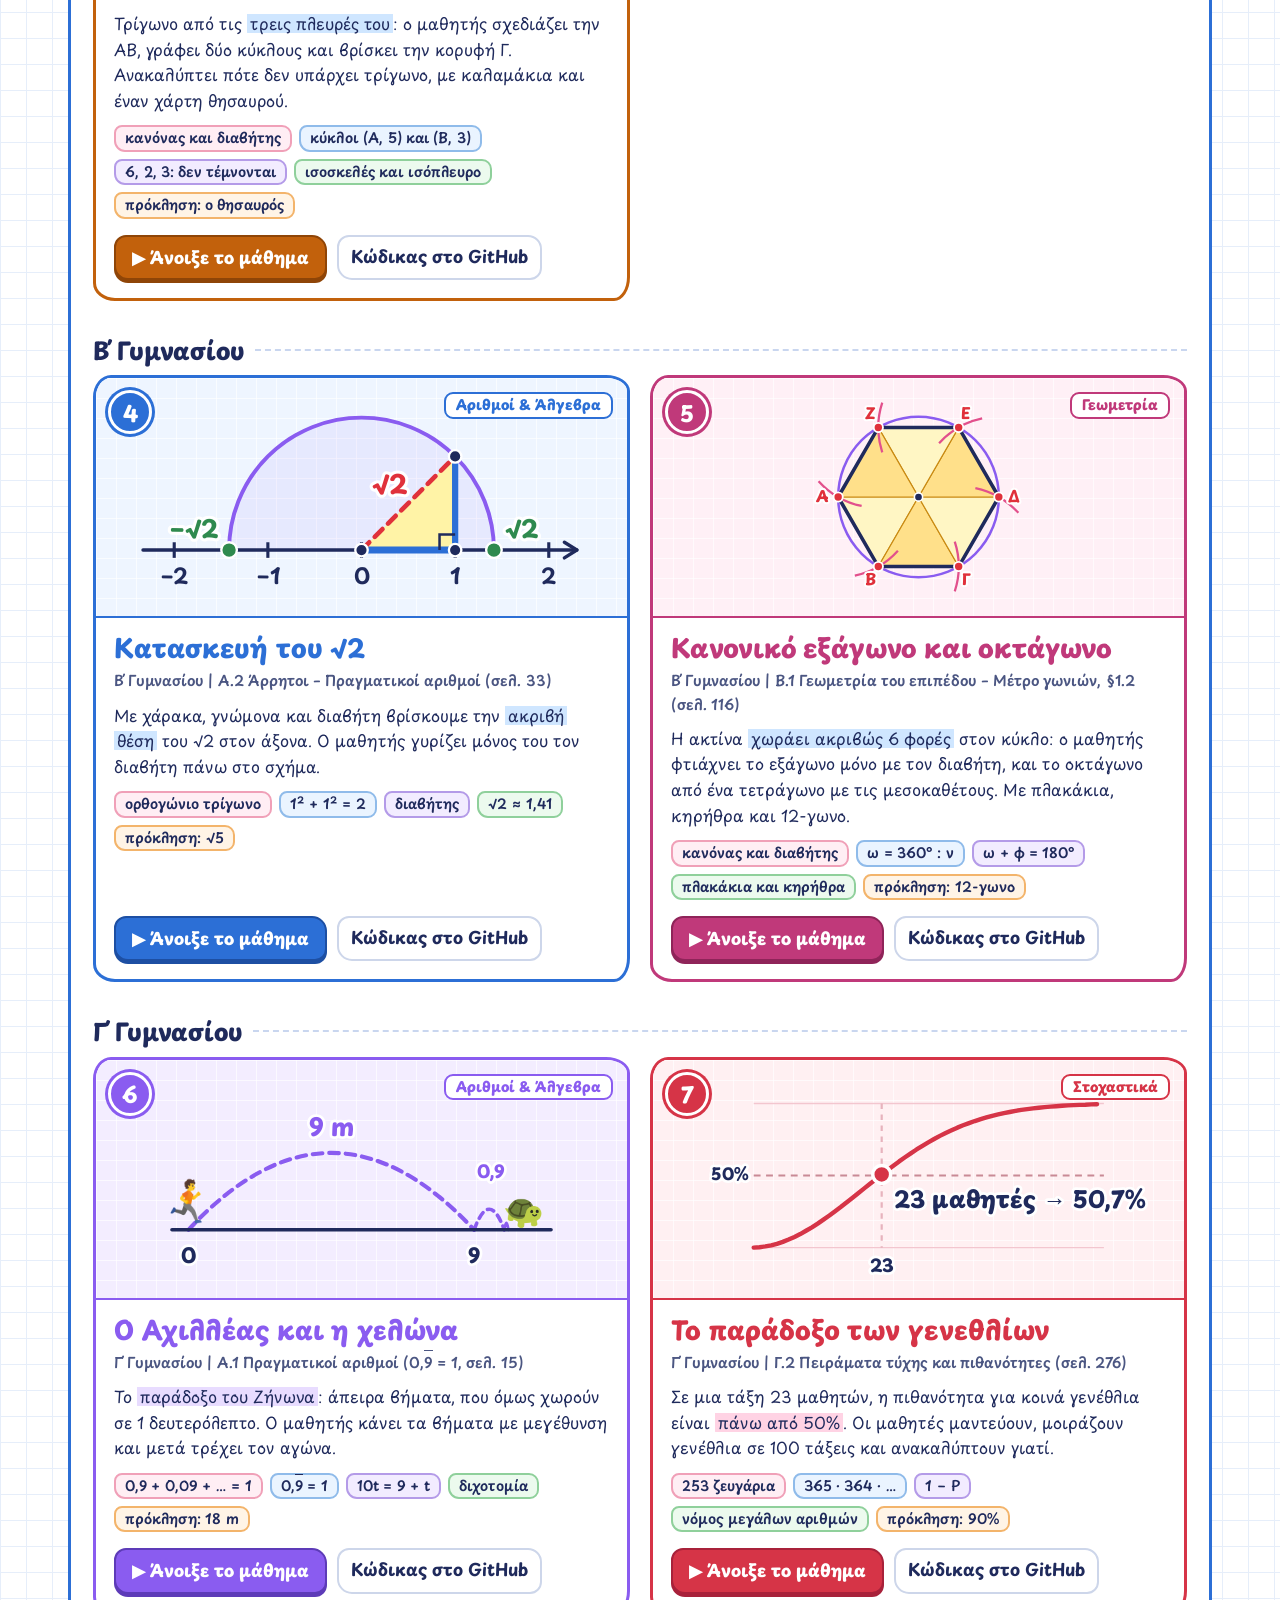
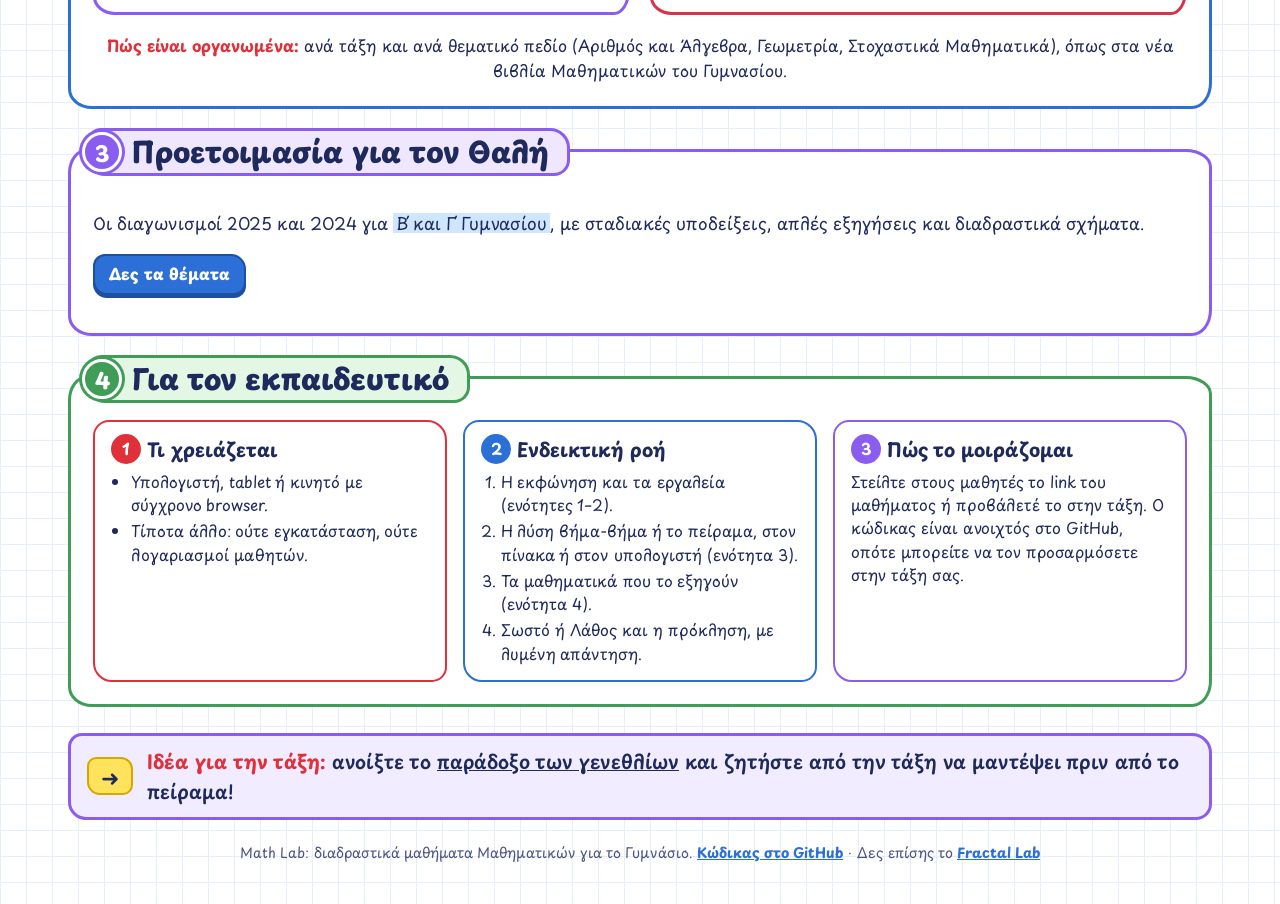
==== commit ba9721bf: "Say «θέματα» less often on the Thalis page and hub - Class buttons read «Ξεκίνα» instead of «Άνοιξε " ====
--- a/index.html
+++ b/index.html
@@ -234,7 +234,7 @@
 
 <section class="block b-purple" id="thalis" aria-labelledby="s3">
   <div class="tab"><span class="num">3</span><h2 id="s3">Προετοιμασία για τον Θαλή</h2></div>
-  <p>Παλιά θέματα για <span class="hl b">Β΄ και Γ΄ Γυμνασίου</span>, με σταδιακές υποδείξεις, απλές εξηγήσεις και διαδραστικά σχήματα.</p><div class="thalis-year-actions"><a class="btn" href="thalis/">Δες τα θέματα</a></div>
+  <p>Οι διαγωνισμοί 2025 και 2024 για <span class="hl b">Β΄ και Γ΄ Γυμνασίου</span>, με σταδιακές υποδείξεις, απλές εξηγήσεις και διαδραστικά σχήματα.</p><div class="thalis-year-actions"><a class="btn" href="thalis/">Δες τα θέματα</a></div>
 </section>
 
 <section class="block b-green" aria-labelledby="s4">
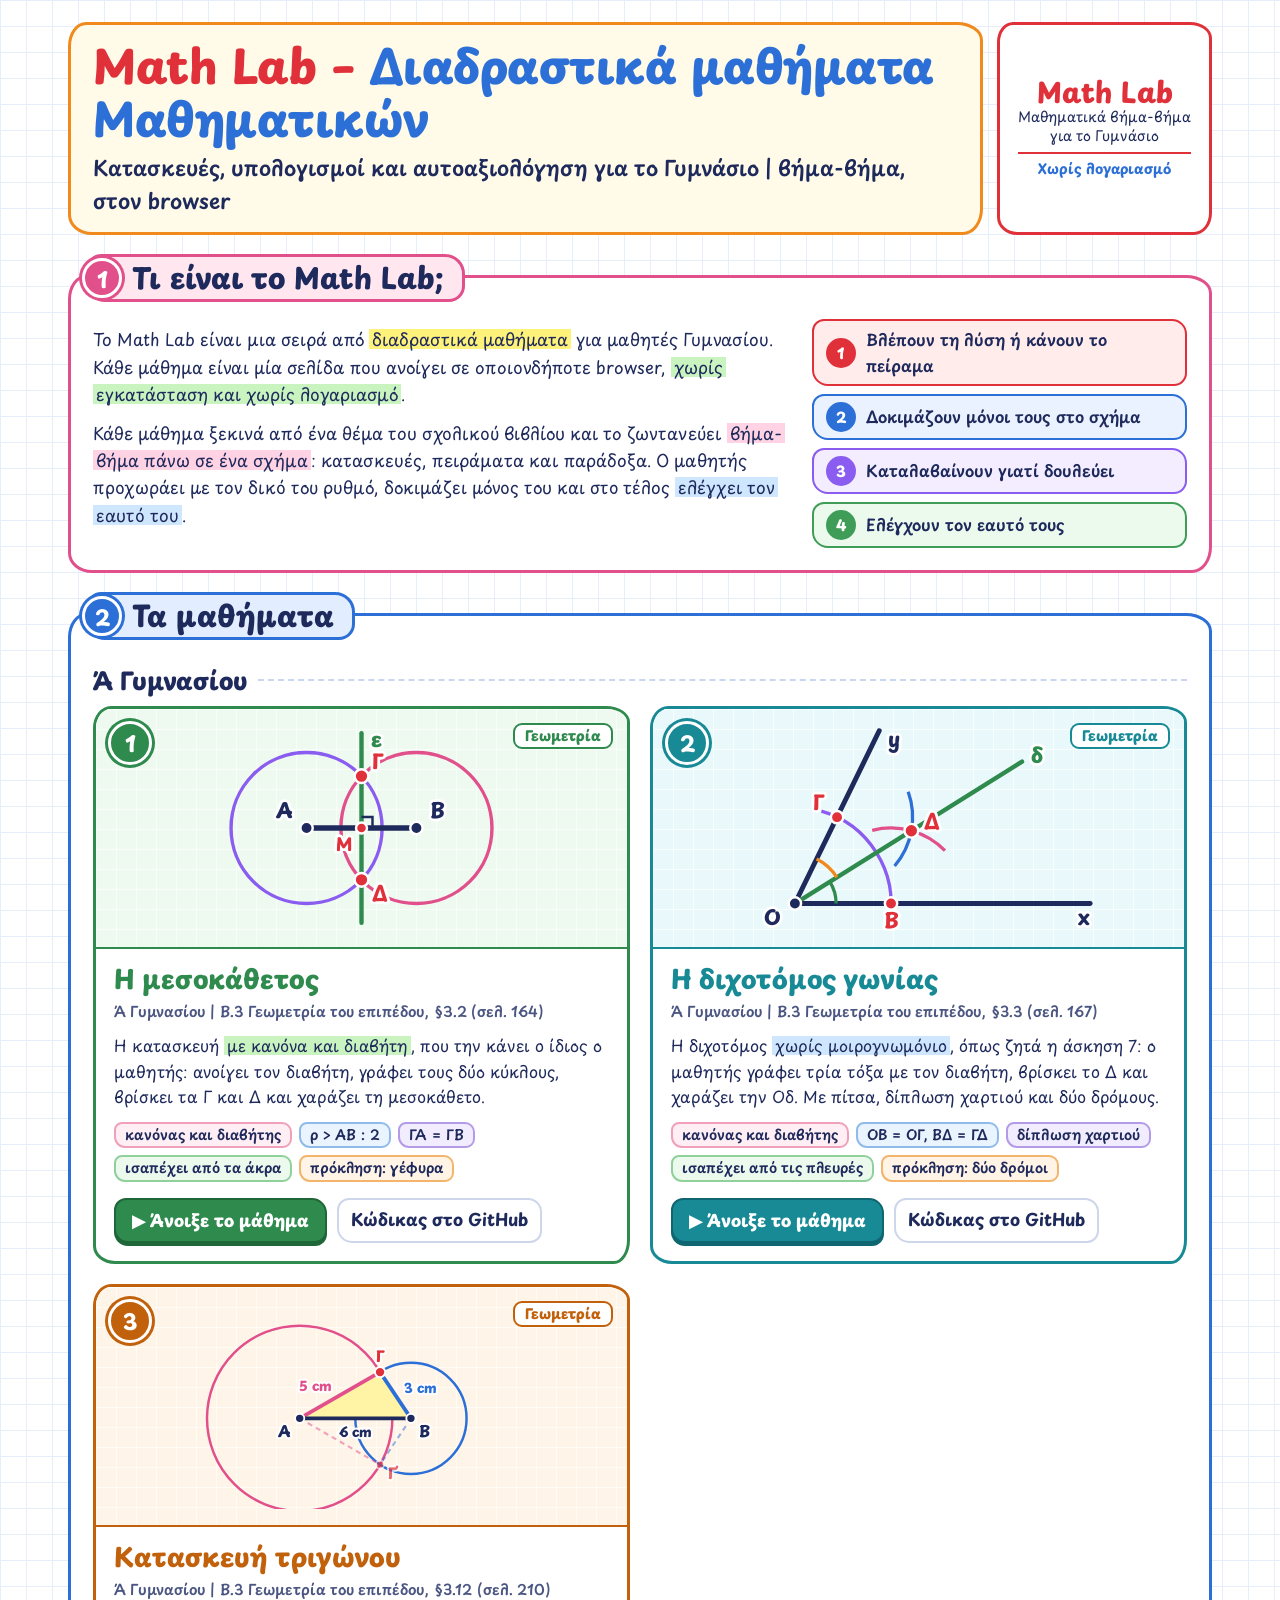
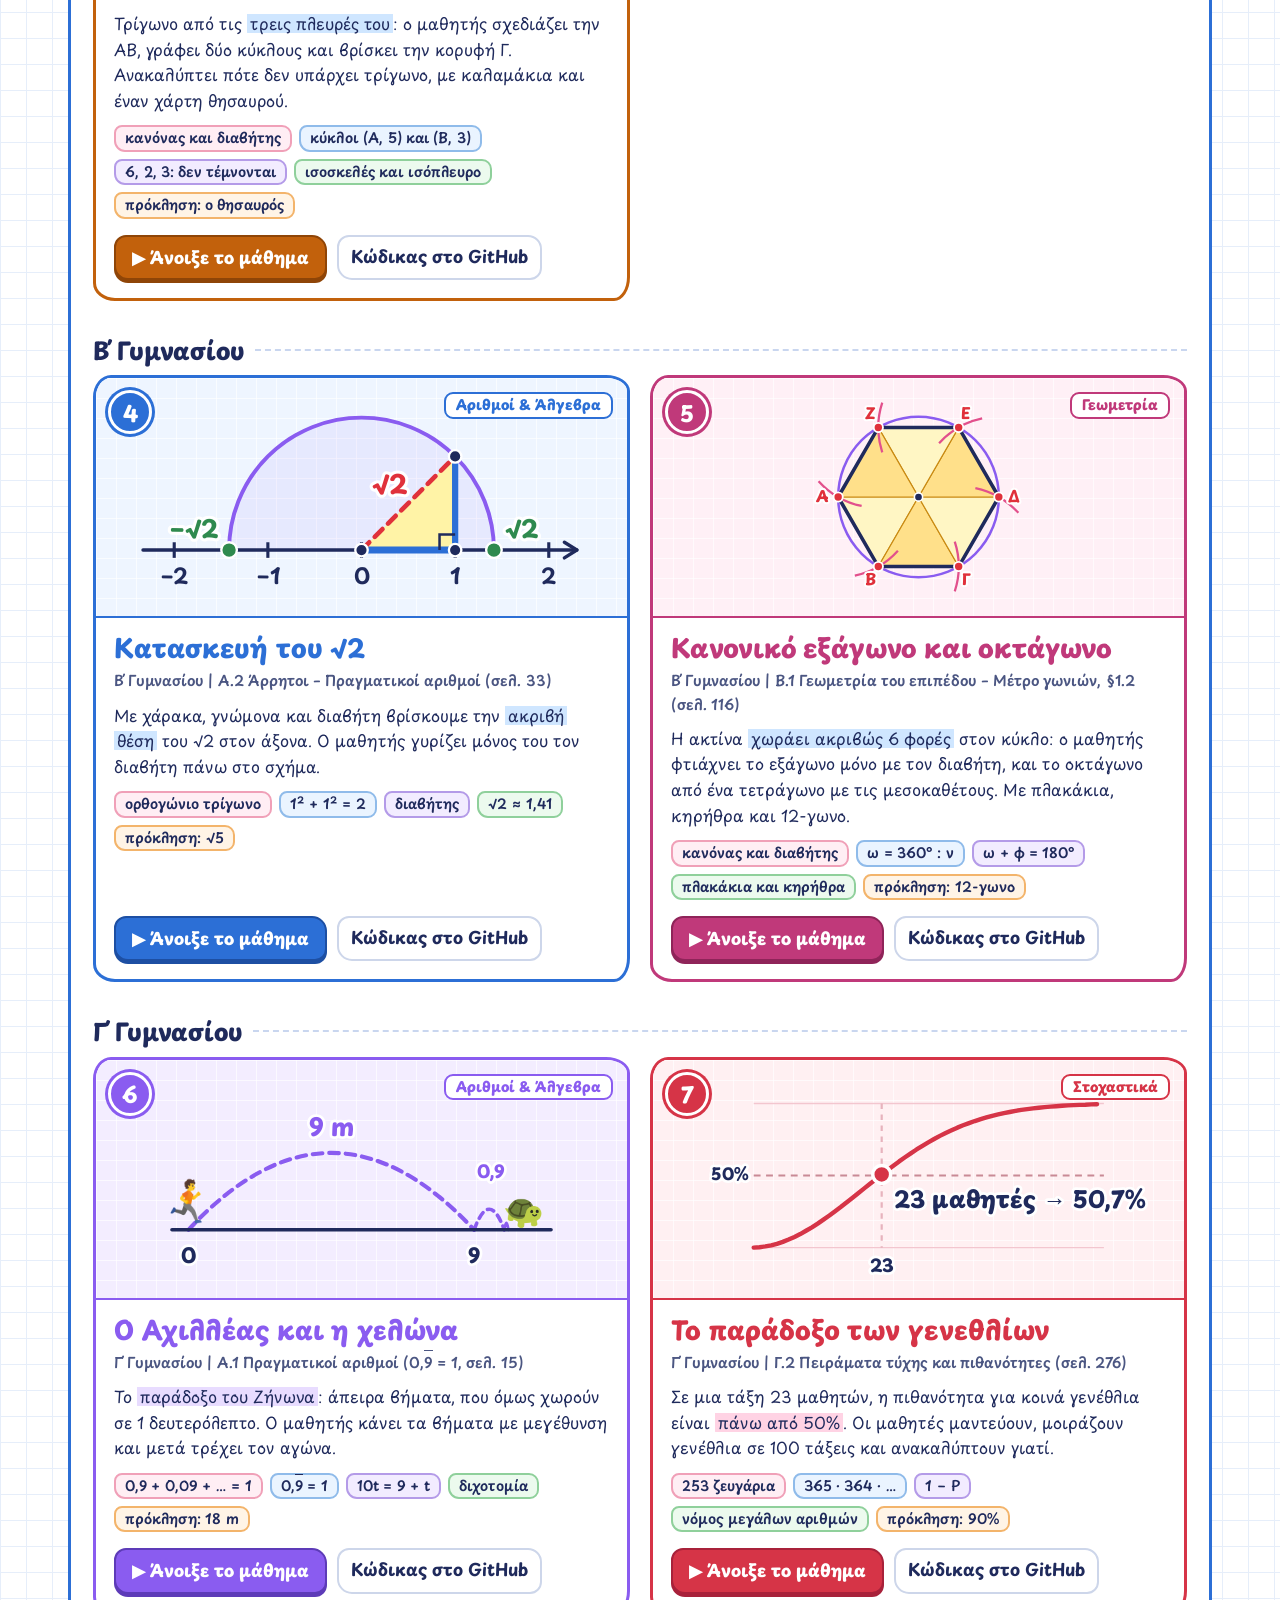
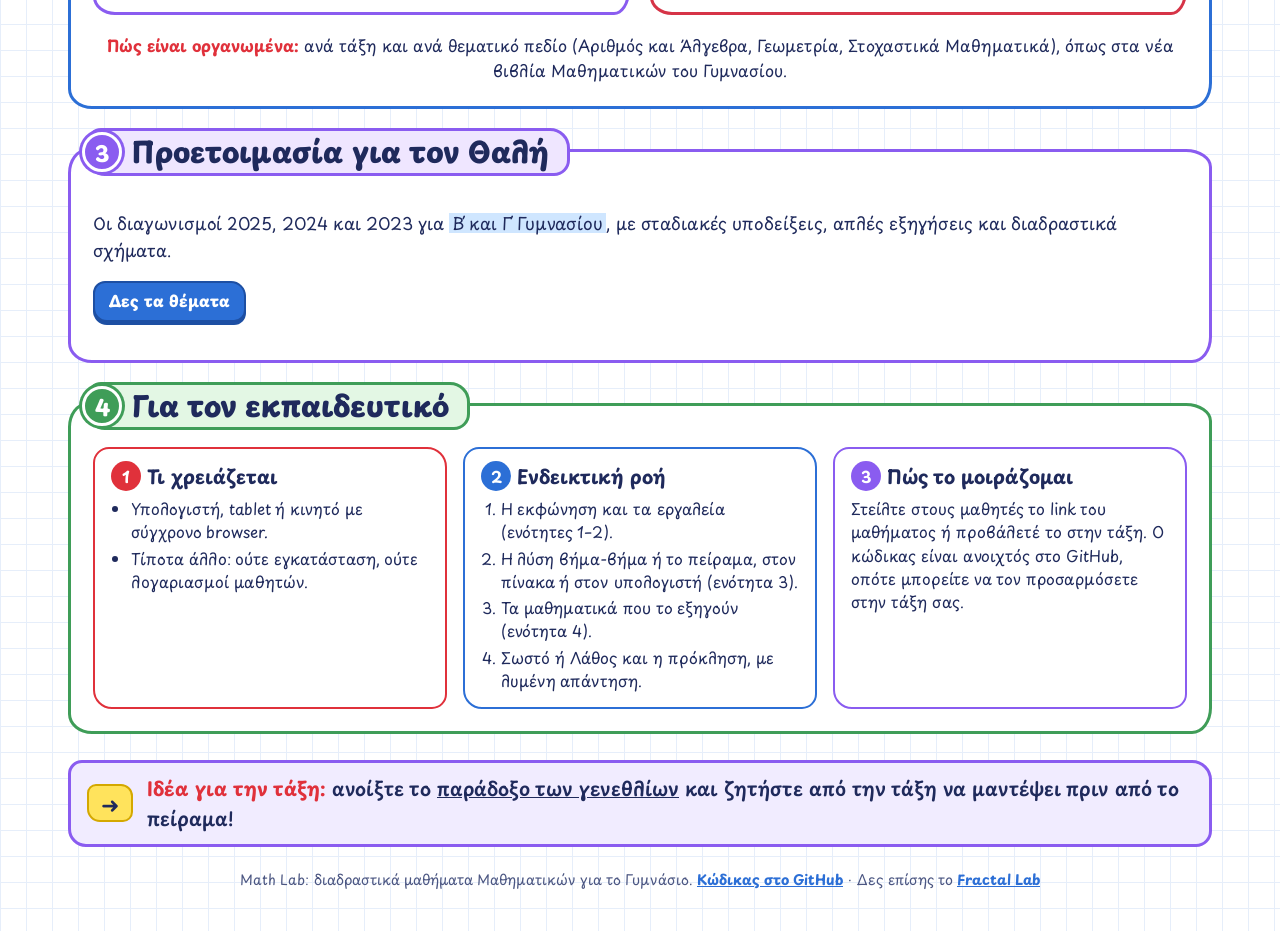
==== commit 5c375f9b: "Add Thalis 2023 (4 Νοεμβρίου 2023) for Β΄ and Γ΄ Γυμνασίου - thalis/2023/b.html: powers and comparis" ====
--- a/index.html
+++ b/index.html
@@ -234,7 +234,7 @@
 
 <section class="block b-purple" id="thalis" aria-labelledby="s3">
   <div class="tab"><span class="num">3</span><h2 id="s3">Προετοιμασία για τον Θαλή</h2></div>
-  <p>Οι διαγωνισμοί 2025 και 2024 για <span class="hl b">Β΄ και Γ΄ Γυμνασίου</span>, με σταδιακές υποδείξεις, απλές εξηγήσεις και διαδραστικά σχήματα.</p><div class="thalis-year-actions"><a class="btn" href="thalis/">Δες τα θέματα</a></div>
+  <p>Οι διαγωνισμοί 2025, 2024 και 2023 για <span class="hl b">Β΄ και Γ΄ Γυμνασίου</span>, με σταδιακές υποδείξεις, απλές εξηγήσεις και διαδραστικά σχήματα.</p><div class="thalis-year-actions"><a class="btn" href="thalis/">Δες τα θέματα</a></div>
 </section>
 
 <section class="block b-green" aria-labelledby="s4">
